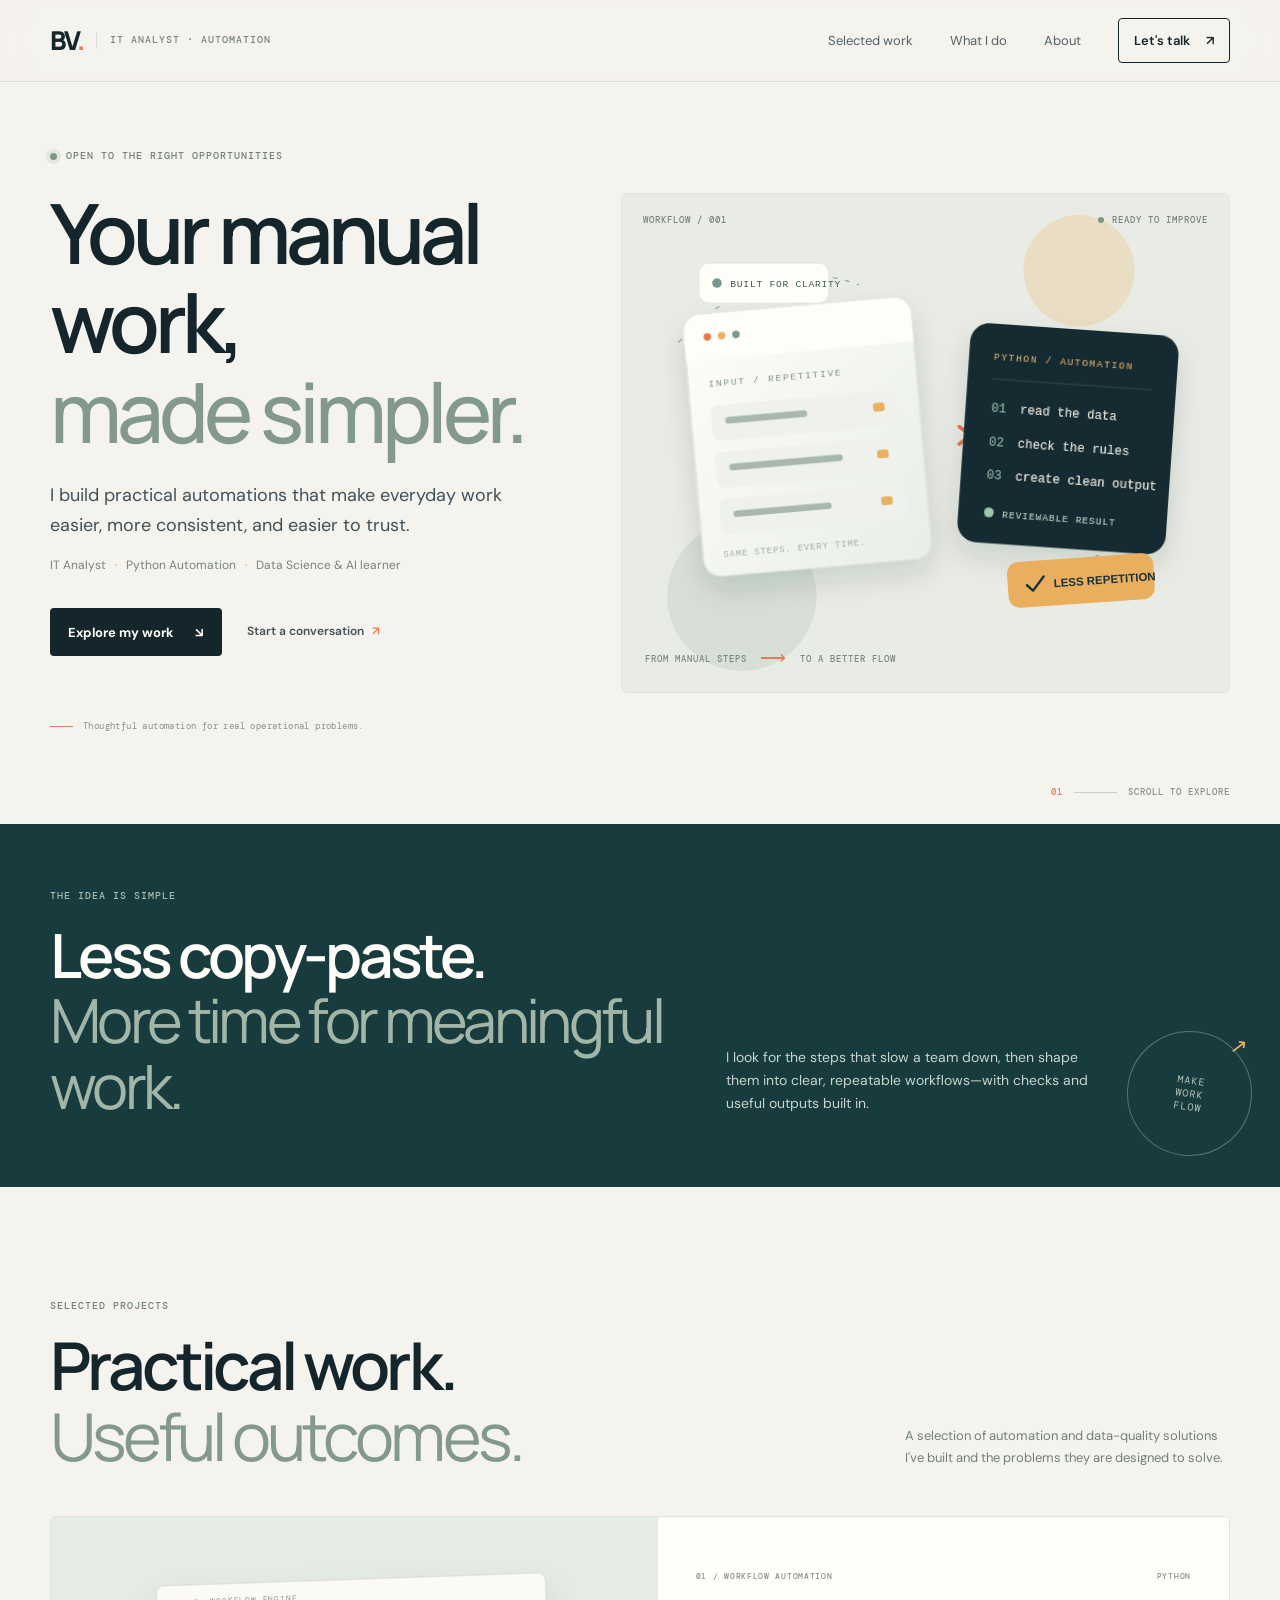
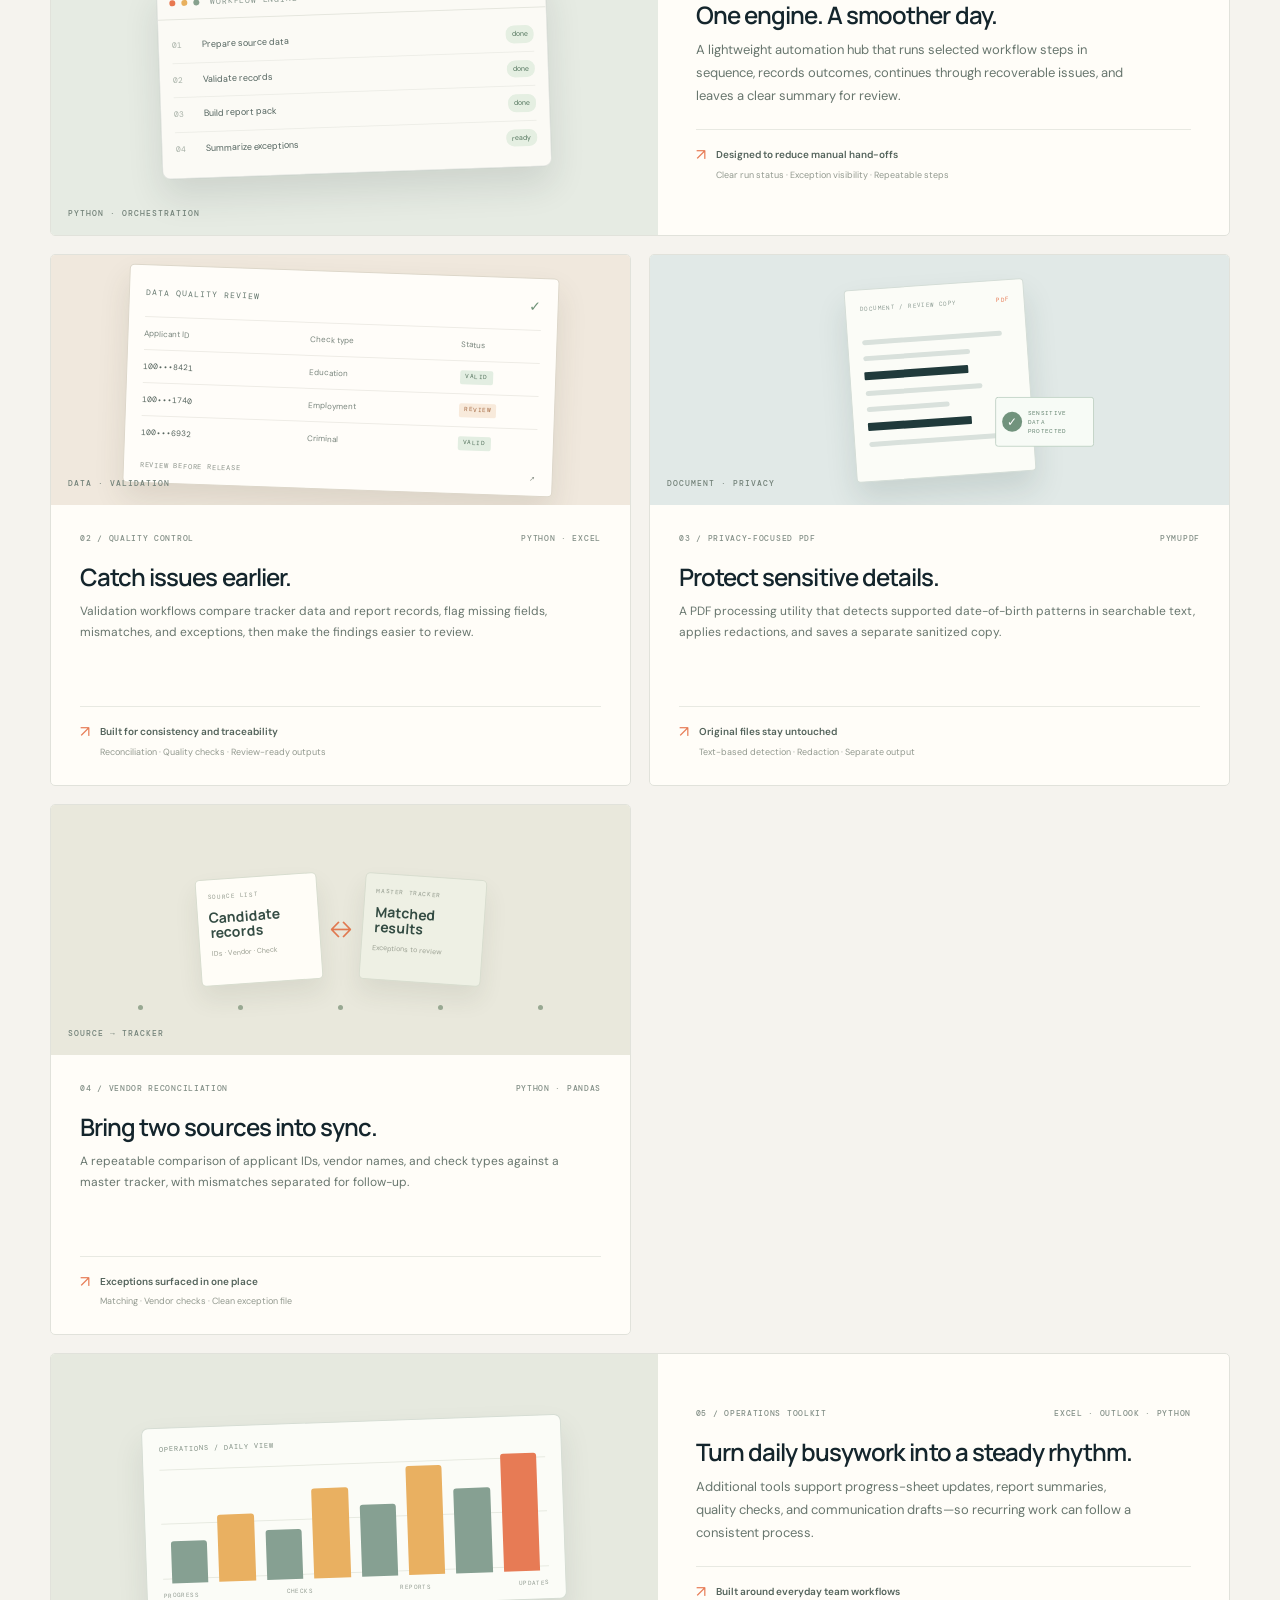
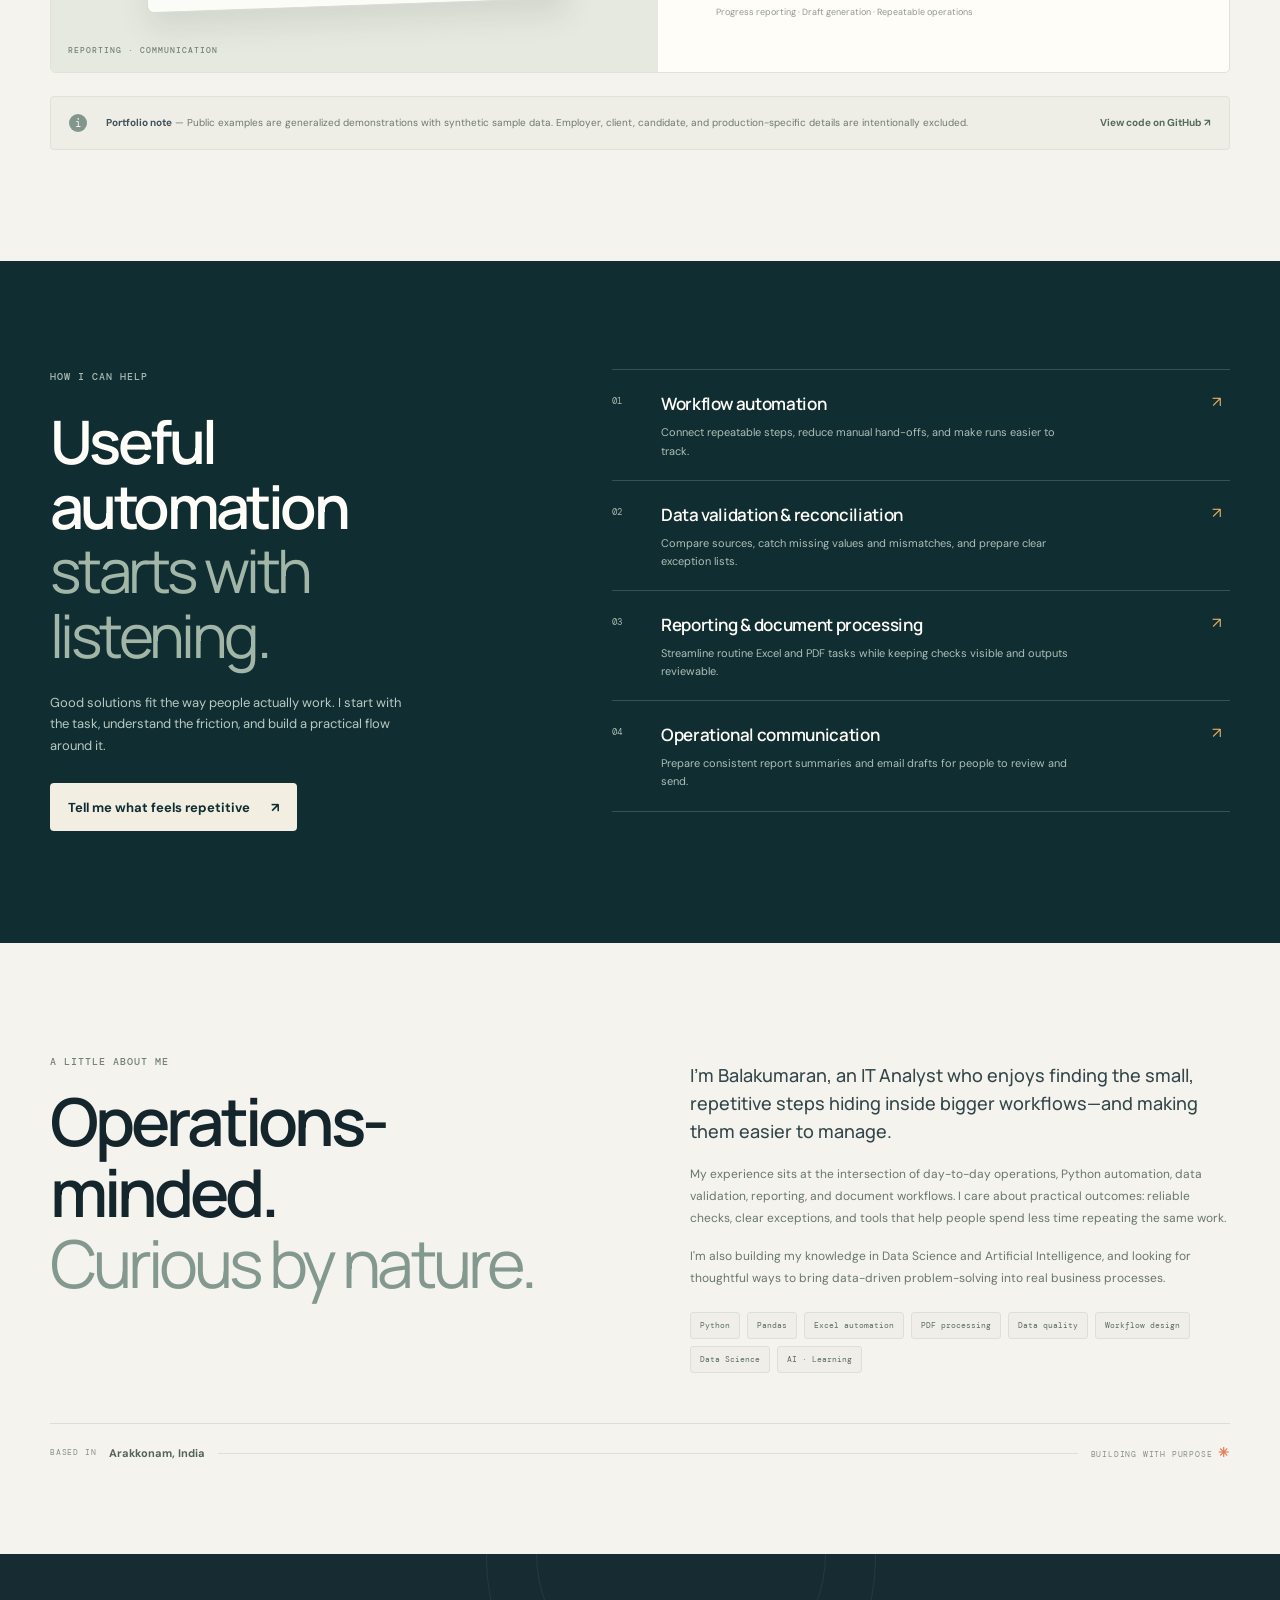
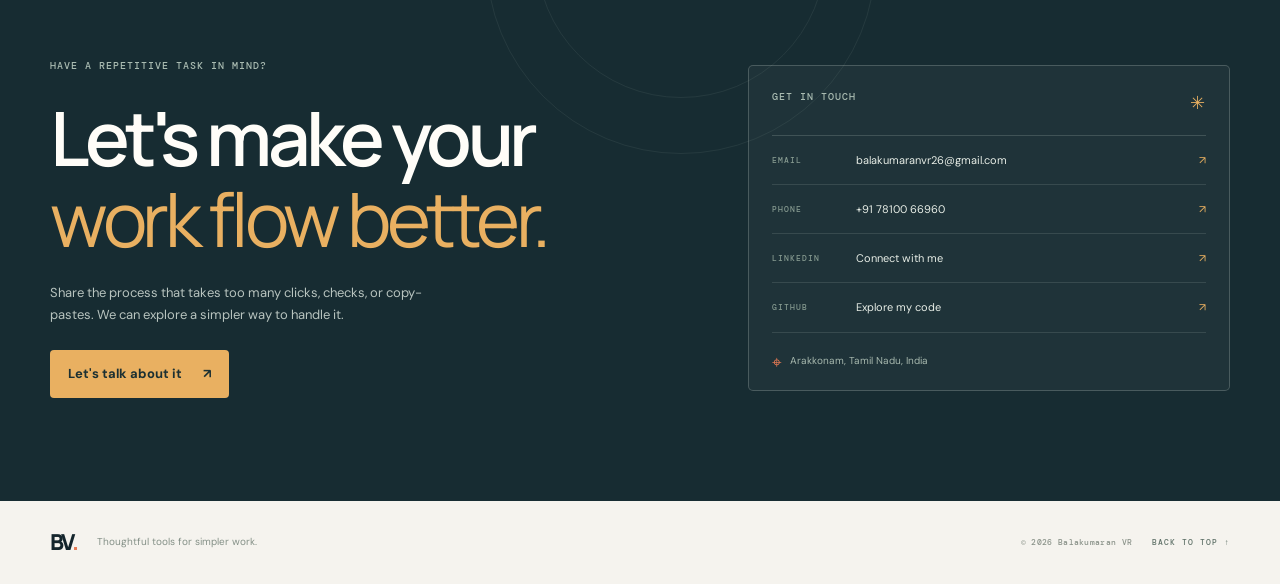
==== website/index.html @ 451dc398 "Automation Website" ====
<!doctype html>
<html lang="en">
<head>
  <meta charset="utf-8">
  <meta name="viewport" content="width=device-width, initial-scale=1">
  <meta name="theme-color" content="#f5f3ee">
  <meta name="description" content="Balakumaran VR is an IT Analyst building practical Python automation, data validation and reporting workflows. Let's make repetitive work simpler.">
  <meta property="og:title" content="Balakumaran VR — Practical Automation, Made Simple">
  <meta property="og:description" content="IT Analyst | Python Automation | Data Science & AI learner">
  <meta property="og:type" content="website">
  <title>Balakumaran VR | Automation that makes work simpler</title>
  <link rel="preconnect" href="https://fonts.googleapis.com">
  <link rel="preconnect" href="https://fonts.gstatic.com" crossorigin>
  <link href="https://fonts.googleapis.com/css2?family=DM+Mono:wght@400;500&family=DM+Sans:wght@400;500;600;700&family=Manrope:wght@400;500;600;700;800&display=swap" rel="stylesheet">
  <link rel="stylesheet" href="styles.css">
</head>
<body>
  <a class="skip-link" href="#main">Skip to content</a>
  <header class="site-header">
    <a class="brand" href="#top" aria-label="Balakumaran VR home"><span class="brand-mark">BV<span>.</span></span><span class="brand-caption">IT ANALYST · AUTOMATION</span></a>
    <button class="menu-toggle" aria-label="Open navigation" aria-expanded="false" aria-controls="site-nav"><span></span><span></span></button>
    <nav id="site-nav" class="site-nav" aria-label="Main navigation">
      <a href="#work">Selected work</a>
      <a href="#approach">What I do</a>
      <a href="#about">About</a>
      <a class="nav-cta" href="#contact">Let's talk <span aria-hidden="true">↗</span></a>
    </nav>
  </header>

  <main id="main">
    <section class="hero section-wrap" id="top">
      <div class="hero-copy">
        <div class="eyebrow"><span class="status-dot"></span> OPEN TO THE RIGHT OPPORTUNITIES</div>
        <h1>Your manual work,<br><span class="headline-accent">made simpler.</span></h1>
        <p class="hero-subtitle">I build practical automations that make everyday work easier, more consistent, and easier to trust.</p>
        <p class="hero-role">IT Analyst <span>·</span> Python Automation <span>·</span> Data Science &amp; AI learner</p>
        <div class="hero-actions">
          <a class="button button-dark" href="#work">Explore my work <span aria-hidden="true">↘</span></a>
          <a class="text-link" href="mailto:balakumaranvr26@gmail.com">Start a conversation <span aria-hidden="true">↗</span></a>
        </div>
        <div class="hero-footnote"><span class="tiny-line"></span> Thoughtful automation for real operational problems.</div>
      </div>

      <div class="hero-art" role="img" aria-label="Illustration of information moving through a Python automation workflow into a clear, checked result">
        <div class="art-topline"><span>WORKFLOW / 001</span><span class="art-live"><i></i> READY TO IMPROVE</span></div>
        <svg class="workflow-svg" viewBox="0 0 620 520" xmlns="http://www.w3.org/2000/svg" aria-hidden="true">
          <defs>
            <linearGradient id="panel" x1="0" y1="0" x2="1" y2="1"><stop stop-color="#fffdf8"/><stop offset="1" stop-color="#e8eee9"/></linearGradient>
            <linearGradient id="flow" x1="0" y1="0" x2="1" y2="0"><stop stop-color="#f4a261"/><stop offset="1" stop-color="#e87850"/></linearGradient>
            <filter id="shadow" x="-30%" y="-30%" width="160%" height="180%"><feDropShadow dx="0" dy="14" stdDeviation="15" flood-color="#10212c" flood-opacity=".14"/></filter>
          </defs>
          <circle cx="470" cy="80" r="58" fill="#e8b05e" opacity=".24"/>
          <circle cx="118" cy="420" r="78" fill="#72968d" opacity=".15"/>
          <path d="M52 155C108 91 186 72 240 95M413 405c50-4 88-29 123-72" fill="none" stroke="#9eb2a9" stroke-width="1.5" stroke-dasharray="5 8"/>
          <g filter="url(#shadow)" transform="rotate(-5 205 248)">
            <rect x="67" y="115" width="238" height="274" rx="18" fill="url(#panel)" stroke="#dce4dd"/>
            <rect x="67" y="115" width="238" height="47" rx="18" fill="#fffdf8"/>
            <path d="M67 145v17h238v-17" fill="#fffdf8"/>
            <circle cx="91" cy="139" r="4" fill="#e87850"/><circle cx="106" cy="139" r="4" fill="#e8b05e"/><circle cx="121" cy="139" r="4" fill="#76978b"/>
            <text x="88" y="191" fill="#789087" font-size="10" font-family="monospace" letter-spacing="1.8">INPUT / REPETITIVE</text>
            <rect x="88" y="211" width="196" height="37" rx="8" fill="#eef1ec"/>
            <rect x="102" y="224" width="86" height="7" rx="3.5" fill="#a9b8af"/><rect x="257" y="223" width="12" height="9" rx="3" fill="#e8b05e"/>
            <rect x="88" y="260" width="196" height="37" rx="8" fill="#eef1ec"/>
            <rect x="102" y="273" width="119" height="7" rx="3.5" fill="#a9b8af"/><rect x="257" y="272" width="12" height="9" rx="3" fill="#e8b05e"/>
            <rect x="88" y="309" width="196" height="37" rx="8" fill="#eef1ec"/>
            <rect x="102" y="322" width="103" height="7" rx="3.5" fill="#a9b8af"/><rect x="257" y="321" width="12" height="9" rx="3" fill="#e8b05e"/>
            <text x="88" y="370" fill="#a1aaa3" font-size="9" font-family="monospace" letter-spacing="1.1">SAME STEPS. EVERY TIME.</text>
          </g>
          <path d="M291 252h66" stroke="url(#flow)" stroke-width="4" stroke-linecap="round"/><path d="m345 243 12 9-12 9" fill="none" stroke="#e87850" stroke-width="4" stroke-linecap="round" stroke-linejoin="round"/>
          <g filter="url(#shadow)" transform="rotate(4 444 248)">
            <rect x="350" y="140" width="218" height="229" rx="20" fill="#142b33"/>
            <text x="376" y="177" fill="#d5aa69" font-size="10" font-family="monospace" letter-spacing="1.7">PYTHON / AUTOMATION</text>
            <rect x="376" y="197" width="166" height="1" fill="#3d5559"/>
            <text x="377" y="232" fill="#8eb2a5" font-size="13" font-family="monospace">01</text><text x="407" y="232" fill="#e8ece3" font-size="13" font-family="monospace">read the data</text>
            <text x="377" y="267" fill="#8eb2a5" font-size="13" font-family="monospace">02</text><text x="407" y="267" fill="#e8ece3" font-size="13" font-family="monospace">check the rules</text>
            <text x="377" y="302" fill="#8eb2a5" font-size="13" font-family="monospace">03</text><text x="407" y="302" fill="#e8ece3" font-size="13" font-family="monospace">create clean output</text>
            <circle cx="382" cy="337" r="5" fill="#9fc6a8"/><text x="396" y="341" fill="#bdd1c6" font-size="10" font-family="monospace" letter-spacing="1">REVIEWABLE RESULT</text>
          </g>
          <g transform="translate(394 385) rotate(-4)"><rect width="153" height="48" rx="12" fill="#e9ae5e"/><path d="M20 25l6 6 12-14" fill="none" stroke="#18333a" stroke-width="2.5" stroke-linecap="round" stroke-linejoin="round"/><text x="48" y="29" fill="#18333a" font-size="12" font-weight="700" font-family="sans-serif">LESS REPETITION</text></g>
          <g transform="translate(73 72)"><rect width="136" height="42" rx="11" fill="#fffdf8" stroke="#e1e4dc"/><circle cx="19" cy="21" r="5" fill="#78998e"/><text x="33" y="25" fill="#3d5955" font-size="10" font-family="monospace" letter-spacing=".8">BUILT FOR CLARITY</text></g>
        </svg>
        <div class="art-caption"><span>FROM MANUAL STEPS</span><span class="caption-arrow">⟶</span><span>TO A BETTER FLOW</span></div>
      </div>
      <div class="hero-index"><span>01</span><span class="index-rule"></span><span>SCROLL TO EXPLORE</span></div>
    </section>

    <section class="intro-band">
      <div class="section-wrap intro-inner">
        <p class="eyebrow light-eyebrow">THE IDEA IS SIMPLE</p>
        <h2>Less copy-paste.<br><span>More time for meaningful work.</span></h2>
        <p>I look for the steps that slow a team down, then shape them into clear, repeatable workflows—with checks and useful outputs built in.</p>
        <div class="band-stamp" aria-hidden="true">MAKE<br>WORK<br>FLOW<span>↗</span></div>
      </div>
    </section>

    <section class="work-section section-wrap" id="work">
      <div class="section-heading">
        <div><p class="eyebrow">SELECTED PROJECTS</p><h2>Practical work.<br><span>Useful outcomes.</span></h2></div>
        <p class="section-side-copy">A selection of automation and data-quality solutions I've built and the problems they are designed to solve.</p>
      </div>
      <div class="project-grid">
        <article class="project-card project-featured">
          <div class="project-art art-orchestrator"><div class="mini-window"><div class="mini-chrome"><i></i><i></i><i></i><span>WORKFLOW ENGINE</span></div><div class="flow-list"><span><b>01</b> Prepare source data <em>done</em></span><span><b>02</b> Validate records <em>done</em></span><span><b>03</b> Build report pack <em>done</em></span><span><b>04</b> Summarize exceptions <em>ready</em></span></div></div><span class="art-tag">PYTHON · ORCHESTRATION</span></div>
          <div class="project-content"><div class="project-meta"><span>01 / WORKFLOW AUTOMATION</span><span>PYTHON</span></div><h3>One engine. A smoother day.</h3><p>A lightweight automation hub that runs selected workflow steps in sequence, records outcomes, continues through recoverable issues, and leaves a clear summary for review.</p><div class="project-result"><span class="result-mark">↗</span><span><strong>Designed to reduce manual hand-offs</strong><small>Clear run status · Exception visibility · Repeatable steps</small></span></div></div>
        </article>

        <article class="project-card">
          <div class="project-art art-quality"><div class="quality-sheet"><div class="sheet-title"><span>DATA QUALITY REVIEW</span><span class="sheet-date">✓</span></div><div class="sheet-row"><span>Applicant ID</span><span>Check type</span><span>Status</span></div><div class="sheet-row"><b>100•••8421</b><span>Education</span><i class="ok-pill">VALID</i></div><div class="sheet-row"><b>100•••1740</b><span>Employment</span><i class="warn-pill">REVIEW</i></div><div class="sheet-row"><b>100•••6932</b><span>Criminal</span><i class="ok-pill">VALID</i></div><div class="sheet-footer"><span>REVIEW BEFORE RELEASE</span><span>↗</span></div></div><span class="art-tag">DATA · VALIDATION</span></div>
          <div class="project-content"><div class="project-meta"><span>02 / QUALITY CONTROL</span><span>PYTHON · EXCEL</span></div><h3>Catch issues earlier.</h3><p>Validation workflows compare tracker data and report records, flag missing fields, mismatches, and exceptions, then make the findings easier to review.</p><div class="project-result"><span class="result-mark">↗</span><span><strong>Built for consistency and traceability</strong><small>Reconciliation · Quality checks · Review-ready outputs</small></span></div></div>
        </article>

        <article class="project-card">
          <div class="project-art art-privacy"><div class="doc-card"><div class="doc-top"><span>DOCUMENT / REVIEW COPY</span><span>PDF</span></div><div class="doc-lines"><i></i><i></i><i class="redacted"></i><i></i><i class="short"></i><i class="redacted"></i><i></i></div><div class="doc-seal"><span>✓</span> SENSITIVE DATA<br>PROTECTED</div></div><span class="art-tag">DOCUMENT · PRIVACY</span></div>
          <div class="project-content"><div class="project-meta"><span>03 / PRIVACY-FOCUSED PDF</span><span>PYMUPDF</span></div><h3>Protect sensitive details.</h3><p>A PDF processing utility that detects supported date-of-birth patterns in searchable text, applies redactions, and saves a separate sanitized copy.</p><div class="project-result"><span class="result-mark">↗</span><span><strong>Original files stay untouched</strong><small>Text-based detection · Redaction · Separate output</small></span></div></div>
        </article>

        <article class="project-card">
          <div class="project-art art-reconcile"><div class="reconcile-cards"><div class="reconcile-card"><small>SOURCE LIST</small><strong>Candidate<br>records</strong><span>IDs · Vendor · Check</span></div><div class="reconcile-join">↔</div><div class="reconcile-card reconcile-result"><small>MASTER TRACKER</small><strong>Matched<br>results</strong><span>Exceptions to review</span></div></div><div class="reconcile-path"><span></span><span></span><span></span><span></span><span></span></div><span class="art-tag">SOURCE → TRACKER</span></div>
          <div class="project-content"><div class="project-meta"><span>04 / VENDOR RECONCILIATION</span><span>PYTHON · PANDAS</span></div><h3>Bring two sources into sync.</h3><p>A repeatable comparison of applicant IDs, vendor names, and check types against a master tracker, with mismatches separated for follow-up.</p><div class="project-result"><span class="result-mark">↗</span><span><strong>Exceptions surfaced in one place</strong><small>Matching · Vendor checks · Clean exception file</small></span></div></div>
        </article>

        <article class="project-card project-wide">
          <div class="project-art art-ops"><div class="ops-chart"><div class="chart-label">OPERATIONS / DAILY VIEW</div><div class="chart-main"><div class="chart-bars"><i style="--h:35%"></i><i style="--h:56%"></i><i style="--h:42%"></i><i style="--h:76%"></i><i style="--h:61%"></i><i style="--h:92%"></i><i style="--h:72%"></i><i style="--h:100%"></i></div><div class="chart-lines"><i></i><i></i><i></i></div></div><div class="chart-bottom"><span>PROGRESS</span><span>CHECKS</span><span>REPORTS</span><span>UPDATES</span></div></div><span class="art-tag">REPORTING · COMMUNICATION</span></div>
          <div class="project-content"><div class="project-meta"><span>05 / OPERATIONS TOOLKIT</span><span>EXCEL · OUTLOOK · PYTHON</span></div><h3>Turn daily busywork into a steady rhythm.</h3><p>Additional tools support progress-sheet updates, report summaries, quality checks, and communication drafts—so recurring work can follow a consistent process.</p><div class="project-result"><span class="result-mark">↗</span><span><strong>Built around everyday team workflows</strong><small>Progress reporting · Draft generation · Repeatable operations</small></span></div></div>
        </article>
      </div>
      <div class="portfolio-note"><span class="note-icon">i</span><p><strong>Portfolio note</strong> — Public examples are generalized demonstrations with synthetic sample data. Employer, client, candidate, and production-specific details are intentionally excluded.</p><a href="https://github.com/Balakumaran-VR-2606/python-automation-portfolio" target="_blank" rel="noreferrer">View code on GitHub ↗</a></div>
    </section>

    <section class="approach-section" id="approach">
      <div class="section-wrap approach-inner">
        <div class="approach-heading"><p class="eyebrow light-eyebrow">HOW I CAN HELP</p><h2>Useful automation<br><span>starts with listening.</span></h2><p>Good solutions fit the way people actually work. I start with the task, understand the friction, and build a practical flow around it.</p><a class="button button-light" href="#contact">Tell me what feels repetitive <span>↗</span></a></div>
        <div class="capability-list">
          <article><span class="cap-number">01</span><div><h3>Workflow automation</h3><p>Connect repeatable steps, reduce manual hand-offs, and make runs easier to track.</p></div><span class="cap-symbol">↗</span></article>
          <article><span class="cap-number">02</span><div><h3>Data validation &amp; reconciliation</h3><p>Compare sources, catch missing values and mismatches, and prepare clear exception lists.</p></div><span class="cap-symbol">↗</span></article>
          <article><span class="cap-number">03</span><div><h3>Reporting &amp; document processing</h3><p>Streamline routine Excel and PDF tasks while keeping checks visible and outputs reviewable.</p></div><span class="cap-symbol">↗</span></article>
          <article><span class="cap-number">04</span><div><h3>Operational communication</h3><p>Prepare consistent report summaries and email drafts for people to review and send.</p></div><span class="cap-symbol">↗</span></article>
        </div>
      </div>
    </section>

    <section class="about-section section-wrap" id="about">
      <div class="about-title"><p class="eyebrow">A LITTLE ABOUT ME</p><h2>Operations-minded.<br><span>Curious by nature.</span></h2></div>
      <div class="about-copy"><p class="about-lead">I'm Balakumaran, an IT Analyst who enjoys finding the small, repetitive steps hiding inside bigger workflows—and making them easier to manage.</p><p>My experience sits at the intersection of day-to-day operations, Python automation, data validation, reporting, and document workflows. I care about practical outcomes: reliable checks, clear exceptions, and tools that help people spend less time repeating the same work.</p><p>I'm also building my knowledge in Data Science and Artificial Intelligence, and looking for thoughtful ways to bring data-driven problem-solving into real business processes.</p><div class="skill-chips"><span>Python</span><span>Pandas</span><span>Excel automation</span><span>PDF processing</span><span>Data quality</span><span>Workflow design</span><span>Data Science</span><span>AI · Learning</span></div></div>
      <div class="about-signature"><span>BASED IN</span><strong>Arakkonam, India</strong><span class="signature-line"></span><span>BUILDING WITH PURPOSE <b>✳</b></span></div>
    </section>

    <section class="contact-section" id="contact">
      <div class="section-wrap contact-inner">
        <div class="contact-copy"><p class="eyebrow light-eyebrow">HAVE A REPETITIVE TASK IN MIND?</p><h2>Let's make your<br><span>work flow better.</span></h2><p>Share the process that takes too many clicks, checks, or copy-pastes. We can explore a simpler way to handle it.</p><a class="button button-orange" href="mailto:balakumaranvr26@gmail.com?subject=Let's%20simplify%20a%20workflow">Let's talk about it <span>↗</span></a></div>
        <div class="contact-card"><div class="contact-card-top"><span>GET IN TOUCH</span><span class="contact-star">✳</span></div><a href="mailto:balakumaranvr26@gmail.com"><span class="contact-label">EMAIL</span><span>balakumaranvr26@gmail.com <b>↗</b></span></a><a href="tel:+917810066960"><span class="contact-label">PHONE</span><span>+91 78100 66960 <b>↗</b></span></a><a href="https://www.linkedin.com/in/balakumaran-vr-367a93279" target="_blank" rel="noreferrer"><span class="contact-label">LINKEDIN</span><span>Connect with me <b>↗</b></span></a><a href="https://github.com/Balakumaran-VR-2606" target="_blank" rel="noreferrer"><span class="contact-label">GITHUB</span><span>Explore my code <b>↗</b></span></a><div class="contact-location"><span class="location-pin">⌖</span> Arakkonam, Tamil Nadu, India</div></div>
      </div>
      <div class="contact-orbit orbit-one"></div><div class="contact-orbit orbit-two"></div>
    </section>
  </main>

  <footer class="site-footer section-wrap"><a class="brand footer-brand" href="#top"><span class="brand-mark">BV<span>.</span></span></a><p>Thoughtful tools for simpler work.</p><span>© <span id="year">2026</span> Balakumaran VR</span><a class="back-top" href="#top">BACK TO TOP ↑</a></footer>
  <script src="script.js"></script>
</body>
</html>
---- website/styles.css ----
:root {
  --paper: #f5f3ee;
  --paper-deep: #ece9e1;
  --ink: #14252c;
  --ink-soft: #405158;
  --muted: #77837e;
  --line: #dcded6;
  --forest: #183c3e;
  --forest-deep: #102d32;
  --orange: #e77b55;
  --gold: #e9b061;
  --sage: #a4b8a9;
  --white: #fffdf8;
  --mono: "DM Mono", "Courier New", monospace;
  --sans: "DM Sans", Arial, sans-serif;
  --display: "Manrope", var(--sans);
  --page-width: 1180px;
}

* { box-sizing: border-box; }
html { scroll-behavior: smooth; scroll-padding-top: 86px; }
body { margin: 0; color: var(--ink); background: var(--paper); font-family: var(--sans); font-size: 16px; line-height: 1.65; -webkit-font-smoothing: antialiased; }
a { color: inherit; }
button, a { -webkit-tap-highlight-color: transparent; }
::selection { color: var(--white); background: var(--forest); }
.section-wrap { width: min(var(--page-width), calc(100% - 72px)); margin-inline: auto; }
.skip-link { position: fixed; z-index: 99; top: 12px; left: 12px; padding: 9px 13px; transform: translateY(-150%); color: var(--white); background: var(--ink); }
.skip-link:focus { transform: none; }

.site-header { position: sticky; z-index: 20; top: 0; display: flex; min-height: 82px; align-items: center; justify-content: space-between; padding: 0 max(36px, calc((100vw - var(--page-width)) / 2)); border-bottom: 1px solid rgba(20, 37, 44, .1); background: rgba(245, 243, 238, .93); backdrop-filter: blur(16px); }
.brand { display: inline-flex; align-items: center; gap: 13px; text-decoration: none; }
.brand-mark { font-family: var(--display); font-size: 26px; font-weight: 800; letter-spacing: -2px; }
.brand-mark span { color: var(--orange); }
.brand-caption, .eyebrow, .project-meta, .art-topline, .art-caption, .art-tag, .hero-index, .contact-label, .contact-card-top, .site-footer > span, .back-top { font-family: var(--mono); font-size: 10px; font-weight: 500; letter-spacing: 1px; }
.brand-caption { padding-left: 13px; border-left: 1px solid var(--line); color: var(--muted); }
.site-nav { display: flex; align-items: center; gap: 37px; }
.site-nav > a { color: #536067; font-size: 13px; text-decoration: none; transition: color .2s ease; }
.site-nav > a:hover, .text-link:hover { color: var(--orange); }
.site-nav .nav-cta { display: inline-flex; align-items: center; gap: 16px; padding: 11px 15px; border: 1px solid var(--ink); border-radius: 4px; color: var(--ink); font-weight: 600; }
.site-nav .nav-cta:hover { color: var(--white); background: var(--ink); }
.menu-toggle { display: none; }

.hero { position: relative; display: grid; min-height: 675px; grid-template-columns: .94fr 1.06fr; align-items: center; gap: 30px; padding-top: 66px; padding-bottom: 86px; }
.hero-copy { position: relative; z-index: 1; padding-bottom: 4px; }
.eyebrow { display: flex; align-items: center; gap: 9px; margin: 0 0 23px; color: #718078; }
.status-dot, .art-live i { width: 7px; height: 7px; border-radius: 50%; background: #789b81; box-shadow: 0 0 0 4px rgba(120, 155, 129, .13); }
.hero h1, .section-heading h2, .intro-inner h2, .approach-heading h2, .about-title h2, .contact-copy h2 { margin: 0; font-family: var(--display); font-weight: 600; letter-spacing: -.06em; line-height: 1.08; }
.hero h1 { font-size: clamp(54px, 6.5vw, 84px); }
.headline-accent { color: #839990; font-weight: 500; }
.hero-subtitle { max-width: 470px; margin: 24px 0 16px; color: var(--ink-soft); font-size: 18px; line-height: 1.65; }
.hero-role { margin: 0; color: var(--muted); font-size: 12px; }
.hero-role span { padding: 0 6px; color: var(--orange); }
.hero-actions { display: flex; align-items: center; gap: 25px; margin-top: 32px; }
.button { display: inline-flex; min-height: 48px; align-items: center; justify-content: center; gap: 21px; padding: 0 18px; border-radius: 4px; font-size: 13px; font-weight: 700; text-decoration: none; transition: transform .2s ease, background .2s ease, color .2s ease; }
.button:hover { transform: translateY(-2px); }
.button-dark { color: var(--white); background: var(--ink); }
.button-dark:hover { background: var(--forest); }
.text-link { color: #43535a; font-size: 12px; font-weight: 600; text-decoration: none; }
.text-link span { padding-left: 5px; color: var(--orange); }
.hero-footnote { display: flex; align-items: center; gap: 10px; margin-top: 63px; color: #8b9189; font-family: var(--mono); font-size: 9px; letter-spacing: .4px; }
.tiny-line { width: 23px; height: 1px; background: var(--orange); }
.hero-art { position: relative; min-height: 500px; overflow: hidden; border: 1px solid #e2e3db; border-radius: 6px; background: #e9ece4; }
.art-topline { position: absolute; z-index: 2; top: 19px; right: 21px; left: 21px; display: flex; justify-content: space-between; color: #78857e; font-size: 9px; }
.art-live { display: inline-flex; align-items: center; gap: 8px; }
.art-live i { width: 6px; height: 6px; box-shadow: none; }
.workflow-svg { position: absolute; inset: 0; width: 100%; height: 100%; }
.art-caption { position: absolute; right: 23px; bottom: 18px; left: 23px; display: flex; align-items: center; gap: 13px; color: #7a8980; font-size: 9px; }
.caption-arrow { color: var(--orange); font-size: 18px; }
.hero-index { position: absolute; right: 0; bottom: 24px; display: flex; align-items: center; gap: 11px; color: #86918c; font-size: 9px; }
.hero-index > span:first-child { color: var(--orange); }
.index-rule { width: 43px; height: 1px; background: #c9cec6; }

.intro-band { position: relative; overflow: hidden; color: var(--white); background: var(--forest); }
.intro-inner { position: relative; display: grid; min-height: 355px; grid-template-columns: 1.1fr .9fr; align-content: center; column-gap: 60px; padding-top: 64px; padding-bottom: 68px; }
.light-eyebrow { color: #a9bbb1; }
.intro-inner .eyebrow { grid-column: 1 / -1; margin-bottom: 17px; }
.intro-inner h2 { grid-column: 1; font-size: clamp(41px, 5vw, 61px); }
.intro-inner h2 span, .section-heading h2 span, .approach-heading h2 span, .about-title h2 span { color: #a2b6a8; font-weight: 400; }
.intro-inner > p:last-of-type { max-width: 380px; align-self: end; margin: 0 34px 4px 0; color: #c7d3cc; font-size: 14px; }
.band-stamp { position: absolute; right: -22px; bottom: 31px; display: grid; width: 125px; height: 125px; align-content: center; justify-content: center; transform: rotate(8deg); border: 1px solid rgba(230, 237, 228, .3); border-radius: 50%; color: #b5c4b9; font-family: var(--mono); font-size: 10px; line-height: 1.3; letter-spacing: 1px; }
.band-stamp span { position: absolute; top: -5px; right: 9px; color: var(--gold); font-size: 21px; }

.work-section { padding-top: 111px; padding-bottom: 111px; }
.section-heading { display: flex; align-items: end; justify-content: space-between; gap: 30px; margin-bottom: 44px; }
.section-heading .eyebrow, .about-title .eyebrow { margin-bottom: 15px; }
.section-heading h2, .about-title h2 { font-size: clamp(43px, 5.5vw, 66px); }
.section-heading h2 span, .about-title h2 span { color: #839990; }
.section-side-copy { max-width: 325px; margin: 0 0 4px; color: #718078; font-size: 13px; }
.project-grid { display: grid; grid-template-columns: repeat(2, minmax(0, 1fr)); gap: 18px; }
.project-card { overflow: hidden; border: 1px solid #e1e2db; border-radius: 5px; background: var(--white); }
.project-featured { grid-column: 1 / -1; display: grid; grid-template-columns: 1.03fr .97fr; }
.project-wide { grid-column: 1 / -1; display: grid; grid-template-columns: 1.03fr .97fr; }
.project-art { position: relative; display: grid; min-height: 250px; overflow: hidden; place-items: center; }
.project-featured .project-art, .project-wide .project-art { min-height: 318px; }
.art-orchestrator { background: #e6ebe3; }
.art-quality { background: #f0e8dd; }
.art-privacy { background: #e1e9e7; }
.art-reconcile { background: #e9e8dc; }
.art-ops { background: #e6e9df; }
.art-tag { position: absolute; bottom: 15px; left: 17px; color: #738279; font-size: 8px; }
.mini-window { width: min(85%, 390px); overflow: hidden; transform: rotate(-2deg); border: 1px solid rgba(28, 58, 58, .12); border-radius: 8px; background: #fbfaf5; box-shadow: 0 18px 35px rgba(34, 53, 47, .12); }
.mini-chrome { display: flex; height: 34px; align-items: center; gap: 6px; padding: 0 12px; border-bottom: 1px solid #e5e6de; color: #86958c; font-family: var(--mono); font-size: 8px; letter-spacing: .8px; }
.mini-chrome i { width: 6px; height: 6px; border-radius: 50%; background: #e87850; }
.mini-chrome i:nth-child(2) { background: #e8b05e; }.mini-chrome i:nth-child(3) { background: #87a18e; }.mini-chrome span { margin-left: 5px; }
.flow-list { padding: 9px 13px 12px; }
.flow-list > span { display: grid; grid-template-columns: 30px 1fr auto; align-items: center; padding: 8px 0; border-bottom: 1px solid #eeeee8; color: #52635e; font-size: 9px; }
.flow-list > span:last-child { border: 0; }
.flow-list b { color: #a6b0a6; font-family: var(--mono); font-size: 8px; font-weight: 400; }
.flow-list em { padding: 3px 6px; border-radius: 8px; color: #53755d; background: #e5efe2; font-size: 7px; font-style: normal; }
.quality-sheet { width: 85%; max-width: 430px; padding: 16px 16px 11px; transform: rotate(2deg); border: 1px solid #ddd7ca; border-radius: 5px; background: #fffdf9; box-shadow: 0 15px 30px rgba(78, 64, 42, .12); }
.sheet-title, .sheet-row, .sheet-footer { display: grid; grid-template-columns: 1.1fr 1fr .55fr; align-items: center; gap: 8px; }
.sheet-title { display: flex; justify-content: space-between; padding-bottom: 12px; color: #62756c; font-family: var(--mono); font-size: 8px; letter-spacing: 1px; }
.sheet-date { color: #6e9277; font-size: 14px; }
.sheet-row { min-height: 33px; border-top: 1px solid #eeece6; color: #79857d; font-size: 8px; }
.sheet-row:first-of-type { color: #a3a59e; font-family: var(--mono); font-size: 7px; }
.sheet-row b { color: #57665f; font-family: var(--mono); font-size: 8px; font-weight: 400; }
.sheet-row i { justify-self: start; padding: 2px 5px; border-radius: 2px; font-family: var(--mono); font-size: 6px; font-style: normal; letter-spacing: .5px; }
.ok-pill { color: #52705b; background: #e3eee2; }.warn-pill { color: #a36841; background: #f8eadb; }
.sheet-footer { display: flex; justify-content: space-between; padding-top: 11px; color: #8b938a; font-family: var(--mono); font-size: 7px; letter-spacing: .8px; }
.doc-card { position: relative; width: 46%; max-width: 180px; min-height: 193px; padding: 15px 14px; transform: rotate(-4deg); border: 1px solid #d4ddd7; border-radius: 4px; background: #fbfcf7; box-shadow: 0 17px 30px rgba(32, 62, 55, .13); }
.doc-top { display: flex; justify-content: space-between; color: #8d9c94; font-family: var(--mono); font-size: 6px; letter-spacing: .4px; }
.doc-top span:last-child { color: var(--orange); }
.doc-lines { display: grid; gap: 11px; margin-top: 25px; }
.doc-lines i { display: block; width: 93%; height: 5px; border-radius: 3px; background: #d9e1dc; }
.doc-lines i:nth-child(2) { width: 71%; }.doc-lines i:nth-child(4) { width: 78%; }.doc-lines i.short { width: 55%; }
.doc-lines i.redacted { width: 69%; height: 8px; border-radius: 1px; background: #203a3b; }
.doc-seal { position: absolute; right: -62px; bottom: 22px; display: flex; width: 99px; height: 50px; align-items: center; gap: 6px; padding: 6px; transform: rotate(4deg); border: 1px solid #bfd1c4; border-radius: 3px; color: #658471; background: #f7fbf6; font-family: var(--mono); font-size: 6px; line-height: 1.5; letter-spacing: .3px; }
.doc-seal span { display: grid; width: 20px; height: 20px; place-items: center; border-radius: 50%; color: #fff; background: #71937d; font-size: 12px; }
.reconcile-cards { display: flex; align-items: center; gap: 10px; }
.reconcile-card { display: grid; width: 122px; min-height: 107px; align-content: start; gap: 7px; padding: 13px 11px; transform: rotate(-4deg); border: 1px solid #d8ddcf; border-radius: 5px; background: #fffdf7; box-shadow: 0 13px 25px rgba(52, 61, 41, .09); }
.reconcile-card small { color: #90988b; font-family: var(--mono); font-size: 6px; letter-spacing: .6px; }
.reconcile-card strong { color: #344c43; font-family: var(--display); font-size: 14px; line-height: 1.1; }
.reconcile-card > span { color: #9a9f92; font-size: 7px; }
.reconcile-join { color: #e27950; font-size: 22px; }
.reconcile-result { transform: rotate(4deg); background: #eef0e4; }
.reconcile-path { position: absolute; right: 15%; bottom: 45px; left: 15%; display: flex; justify-content: space-between; }
.reconcile-path span { width: 5px; height: 5px; border-radius: 50%; background: #98a892; }
.ops-chart { width: 79%; max-width: 420px; padding: 15px 16px 11px; transform: rotate(-2deg); border: 1px solid #d6ddd4; border-radius: 7px; background: #fbfcf7; box-shadow: 0 16px 30px rgba(38, 58, 50, .1); }
.chart-label { color: #7e8d81; font-family: var(--mono); font-size: 7px; letter-spacing: 1px; }
.chart-main { position: relative; height: 118px; margin-top: 10px; }
.chart-lines { position: absolute; inset: 4px 0; display: flex; flex-direction: column; justify-content: space-between; }
.chart-lines i { height: 1px; background: #e7eae1; }
.chart-bars { position: absolute; z-index: 1; inset: 0 9px; display: flex; align-items: end; justify-content: space-between; gap: 11px; }
.chart-bars i { flex: 1; height: var(--h); border-radius: 3px 3px 0 0; background: #86a092; }
.chart-bars i:nth-child(2n) { background: #e9b061; }.chart-bars i:last-child { background: #e77b55; }
.chart-bottom { display: flex; justify-content: space-between; margin-top: 8px; color: #919b91; font-family: var(--mono); font-size: 6px; letter-spacing: .4px; }
.project-content { padding: 27px 29px 25px; }
.project-featured .project-content, .project-wide .project-content { display: flex; flex-direction: column; justify-content: center; padding: 36px 38px; }
.project-meta { display: flex; justify-content: space-between; gap: 12px; color: #849088; font-size: 8px; letter-spacing: .7px; }
.project-content h3 { margin: 17px 0 9px; font-family: var(--display); font-size: 24px; font-weight: 600; letter-spacing: -.04em; line-height: 1.25; }
.project-content > p { min-height: 83px; margin: 0; color: #68766e; font-size: 12px; line-height: 1.75; }
.project-featured .project-content > p, .project-wide .project-content > p { min-height: 0; max-width: 445px; font-size: 13px; }
.project-result { display: flex; align-items: flex-start; gap: 10px; margin-top: 22px; padding-top: 17px; border-top: 1px solid #e8e9e2; }
.result-mark { color: var(--orange); font-size: 16px; line-height: 1; }
.project-result strong, .project-result small { display: block; }
.project-result strong { color: #53635b; font-size: 10px; font-weight: 600; }
.project-result small { margin-top: 4px; color: #92998f; font-size: 9px; }
.portfolio-note { display: grid; grid-template-columns: 27px 1fr auto; align-items: center; gap: 10px; margin-top: 23px; padding: 17px 18px; border: 1px solid #e0e1d8; border-radius: 4px; color: #6e7972; background: #eeede6; }
.note-icon { display: grid; width: 18px; height: 18px; place-items: center; border-radius: 50%; color: #f5f3ee; background: #82968d; font-family: var(--mono); font-size: 11px; }
.portfolio-note p { margin: 0; font-size: 10px; }
.portfolio-note p strong { color: var(--ink-soft); }
.portfolio-note a { color: #526b5e; font-size: 10px; font-weight: 700; text-decoration: none; }
.portfolio-note a:hover { color: var(--orange); }

.approach-section { overflow: hidden; color: var(--white); background: var(--forest-deep); }
.approach-inner { display: grid; grid-template-columns: .85fr 1.15fr; gap: 105px; padding-top: 108px; padding-bottom: 112px; }
.approach-heading h2 { font-size: clamp(43px, 5vw, 60px); }
.approach-heading > p:not(.eyebrow) { max-width: 365px; margin: 24px 0 27px; color: #b9c9c1; font-size: 13px; }
.button-light { color: var(--forest-deep); background: #f2eee2; }
.button-light:hover { background: var(--gold); }
.capability-list article { display: grid; grid-template-columns: 35px 1fr 18px; align-items: start; gap: 14px; padding: 20px 0; border-top: 1px solid rgba(217, 231, 221, .2); }
.capability-list article:last-child { border-bottom: 1px solid rgba(217, 231, 221, .2); }
.cap-number { padding-top: 4px; color: #a8b9ac; font-family: var(--mono); font-size: 9px; }
.capability-list h3 { margin: 0 0 5px; font-family: var(--display); font-size: 17px; font-weight: 600; letter-spacing: -.02em; }
.capability-list p { max-width: 415px; margin: 0; color: #aebfb6; font-size: 11px; }
.cap-symbol { color: var(--gold); font-size: 15px; }

.about-section { display: grid; grid-template-columns: 1fr 1fr; gap: 35px 100px; padding-top: 111px; padding-bottom: 90px; }
.about-title { align-self: start; }
.about-copy { padding-top: 8px; }
.about-copy p { margin: 0 0 15px; color: #68766e; font-size: 12px; line-height: 1.85; }
.about-copy .about-lead { margin-bottom: 17px; color: #34474a; font-family: var(--display); font-size: 18px; font-weight: 500; line-height: 1.55; }
.skill-chips { display: flex; flex-wrap: wrap; gap: 7px; margin-top: 23px; }
.skill-chips span { padding: 6px 9px; border: 1px solid #dce0d7; border-radius: 3px; color: #5c6e64; background: #efeee8; font-family: var(--mono); font-size: 8px; }
.about-signature { display: flex; grid-column: 1 / -1; align-items: center; gap: 13px; margin-top: 15px; padding-top: 18px; border-top: 1px solid var(--line); color: #889188; font-family: var(--mono); font-size: 8px; letter-spacing: .8px; }
.about-signature strong { color: #53645b; font-family: var(--sans); font-size: 11px; letter-spacing: 0; }
.signature-line { flex: 1; height: 1px; background: #dfe1d9; }
.about-signature b { color: var(--orange); font-size: 13px; }

.contact-section { position: relative; overflow: hidden; color: var(--white); background: #172c32; }
.contact-inner { position: relative; z-index: 1; display: grid; grid-template-columns: 1fr .8fr; align-items: center; gap: 95px; padding-top: 104px; padding-bottom: 103px; }
.contact-copy h2 { font-size: clamp(51px, 6vw, 75px); }
.contact-copy h2 span { color: var(--gold); font-weight: 400; }
.contact-copy > p:not(.eyebrow) { max-width: 390px; margin: 23px 0 25px; color: #b8c4bf; font-size: 13px; }
.button-orange { color: #1c3032; background: var(--gold); }
.button-orange:hover { background: #f3c27b; }
.contact-card { padding: 23px 23px 14px; border: 1px solid rgba(231, 239, 230, .21); border-radius: 5px; background: rgba(255, 255, 255, .035); }
.contact-card-top { display: flex; justify-content: space-between; padding-bottom: 16px; border-bottom: 1px solid rgba(231, 239, 230, .17); color: #a9bbb1; }
.contact-star { color: var(--gold); font-size: 18px; }
.contact-card > a { display: grid; grid-template-columns: 74px 1fr; gap: 10px; padding: 15px 0; border-bottom: 1px solid rgba(231, 239, 230, .12); text-decoration: none; }
.contact-label { padding-top: 3px; color: #879b91; font-size: 8px; }
.contact-card > a > span:last-child { color: #e8eee7; font-size: 11px; }
.contact-card > a b { float: right; color: var(--gold); font-weight: 400; }
.contact-card > a:hover > span:last-child { color: var(--gold); }
.contact-location { display: flex; align-items: center; gap: 8px; padding-top: 15px; color: #a8b9af; font-size: 10px; }
.location-pin { color: var(--orange); font-size: 17px; }
.contact-orbit { position: absolute; width: 390px; height: 390px; border: 1px solid rgba(220, 231, 221, .07); border-radius: 50%; }
.orbit-one { top: -190px; left: 38%; }.orbit-two { top: -146px; left: calc(38% + 50px); width: 290px; height: 290px; }
.site-footer { display: grid; min-height: 83px; grid-template-columns: auto 1fr auto auto; align-items: center; gap: 20px; }
.footer-brand .brand-mark { font-size: 22px; }
.site-footer p { margin: 0; color: #849087; font-size: 10px; }
.site-footer > span { color: #8a9289; font-size: 8px; letter-spacing: .3px; }
.back-top { color: #607269; font-size: 8px; text-decoration: none; }
.back-top:hover { color: var(--orange); }

@media (prefers-reduced-motion: no-preference) {
  .hero-copy, .hero-art, .section-heading, .project-card, .approach-heading, .capability-list article, .about-copy, .contact-copy, .contact-card { animation: rise-in .75s both; }
  .hero-art { animation-delay: .12s; }.project-card:nth-child(2) { animation-delay: .06s; }.project-card:nth-child(3) { animation-delay: .12s; }.project-card:nth-child(4) { animation-delay: .18s; }
  @keyframes rise-in { from { opacity: .2; transform: translateY(14px); } to { opacity: 1; transform: translateY(0); } }
}

@media (max-width: 950px) {
  .section-wrap { width: min(var(--page-width), calc(100% - 48px)); }
  .site-header { padding-inline: 24px; }
  .hero { min-height: 590px; grid-template-columns: .94fr 1.06fr; gap: 12px; }
  .hero-art { min-height: 420px; }
  .hero h1 { font-size: clamp(51px, 7vw, 68px); }
  .hero-subtitle { font-size: 16px; }
  .workflow-svg { transform: scale(1.1); }
  .project-content { padding: 23px 22px; }
  .project-featured .project-content, .project-wide .project-content { padding: 28px; }
  .project-content h3 { font-size: 21px; }
  .approach-inner { gap: 57px; }
  .contact-inner { gap: 48px; }
}

@media (max-width: 700px) {
  html { scroll-padding-top: 70px; }
  .section-wrap { width: calc(100% - 38px); }
  .site-header { min-height: 68px; padding-inline: 19px; }
  .brand-caption { display: none; }
  .menu-toggle { display: flex; width: 39px; height: 39px; flex-direction: column; align-items: center; justify-content: center; gap: 5px; border: 1px solid var(--line); border-radius: 4px; background: transparent; }
  .menu-toggle span { width: 16px; height: 1.5px; background: var(--ink); transition: transform .2s ease; }
  .menu-toggle[aria-expanded="true"] span:first-child { transform: translateY(3.25px) rotate(45deg); }.menu-toggle[aria-expanded="true"] span:last-child { transform: translateY(-3.25px) rotate(-45deg); }
  .site-nav { position: absolute; top: 67px; right: 0; left: 0; display: none; align-items: stretch; gap: 0; padding: 8px 19px 18px; border-bottom: 1px solid var(--line); background: var(--paper); }
  .site-nav.is-open { display: flex; flex-direction: column; }
  .site-nav > a { padding: 13px 3px; border-bottom: 1px solid #e4e5dd; }
  .site-nav .nav-cta { display: flex; justify-content: space-between; margin-top: 10px; padding: 11px 13px; border: 1px solid var(--ink); }
  .hero { min-height: 0; grid-template-columns: 1fr; gap: 39px; padding-top: 63px; padding-bottom: 71px; }
  .eyebrow { font-size: 9px; }
  .hero h1 { font-size: clamp(53px, 13vw, 76px); }
  .hero-subtitle { max-width: 430px; margin-top: 19px; font-size: 16px; }
  .hero-role { max-width: 340px; font-size: 10px; line-height: 1.8; }
  .hero-actions { flex-wrap: wrap; gap: 17px; margin-top: 25px; }
  .hero-footnote { margin-top: 36px; font-size: 8px; }
  .hero-art { min-height: min(82vw, 405px); }
  .workflow-svg { transform: scale(1.04); }
  .art-topline { right: 13px; left: 13px; font-size: 7px; }
  .art-caption { right: 14px; left: 14px; font-size: 7px; }
  .hero-index { bottom: 23px; font-size: 8px; }
  .intro-inner { min-height: 0; grid-template-columns: 1fr; gap: 20px; padding-top: 61px; padding-bottom: 77px; }
  .intro-inner .eyebrow { grid-column: 1; margin-bottom: 0; }
  .intro-inner h2 { font-size: clamp(39px, 10vw, 54px); }
  .intro-inner > p:last-of-type { max-width: 380px; margin-right: 0; font-size: 12px; }
  .band-stamp { right: -29px; bottom: -30px; width: 106px; height: 106px; font-size: 8px; opacity: .7; }
  .work-section { padding-top: 76px; padding-bottom: 76px; }
  .section-heading { display: block; margin-bottom: 29px; }
  .section-heading h2, .about-title h2 { font-size: clamp(42px, 11vw, 56px); }
  .section-side-copy { max-width: 390px; margin-top: 17px; font-size: 12px; }
  .project-grid { grid-template-columns: 1fr; gap: 14px; }
  .project-featured, .project-wide { grid-column: auto; grid-template-columns: 1fr; }
  .project-art, .project-featured .project-art, .project-wide .project-art { min-height: 245px; }
  .project-content, .project-featured .project-content, .project-wide .project-content { padding: 22px 20px; }
  .project-meta { font-size: 7px; }
  .project-content h3 { margin-top: 14px; font-size: 21px; }
  .project-content > p, .project-featured .project-content > p, .project-wide .project-content > p { min-height: 0; font-size: 11px; }
  .project-result { margin-top: 17px; padding-top: 14px; }
  .portfolio-note { grid-template-columns: 22px 1fr; align-items: start; padding: 14px; }
  .portfolio-note p { font-size: 9px; }
  .portfolio-note a { grid-column: 2; }
  .approach-inner { grid-template-columns: 1fr; gap: 42px; padding-top: 75px; padding-bottom: 78px; }
  .approach-heading h2 { font-size: clamp(42px, 11vw, 57px); }
  .approach-heading > p:not(.eyebrow) { font-size: 12px; }
  .capability-list article { grid-template-columns: 28px 1fr 15px; gap: 10px; padding: 17px 0; }
  .capability-list h3 { font-size: 15px; }
  .capability-list p { font-size: 10px; }
  .about-section { grid-template-columns: 1fr; gap: 26px; padding-top: 77px; padding-bottom: 66px; }
  .about-copy { padding-top: 0; }
  .about-copy .about-lead { font-size: 16px; }
  .about-copy p { font-size: 11px; }
  .about-signature { grid-column: 1; flex-wrap: wrap; gap: 8px 11px; font-size: 7px; }
  .signature-line { flex-basis: 30px; }
  .contact-inner { grid-template-columns: 1fr; gap: 37px; padding-top: 75px; padding-bottom: 73px; }
  .contact-copy h2 { font-size: clamp(49px, 13vw, 68px); }
  .contact-copy > p:not(.eyebrow) { font-size: 12px; }
  .contact-card { padding: 19px 17px 14px; }
  .contact-card > a { grid-template-columns: 63px 1fr; }
  .contact-card > a > span:last-child { font-size: 10px; }
  .site-footer { grid-template-columns: auto 1fr; gap: 7px 14px; padding-top: 16px; padding-bottom: 18px; }
  .site-footer p { font-size: 9px; }
  .site-footer > span { grid-column: 1; }
  .back-top { grid-column: 2; grid-row: 2; justify-self: end; }
}

@media (prefers-reduced-motion: reduce) {
  *, *::before, *::after { scroll-behavior: auto !important; animation-duration: .01ms !important; animation-iteration-count: 1 !important; transition-duration: .01ms !important; }
}
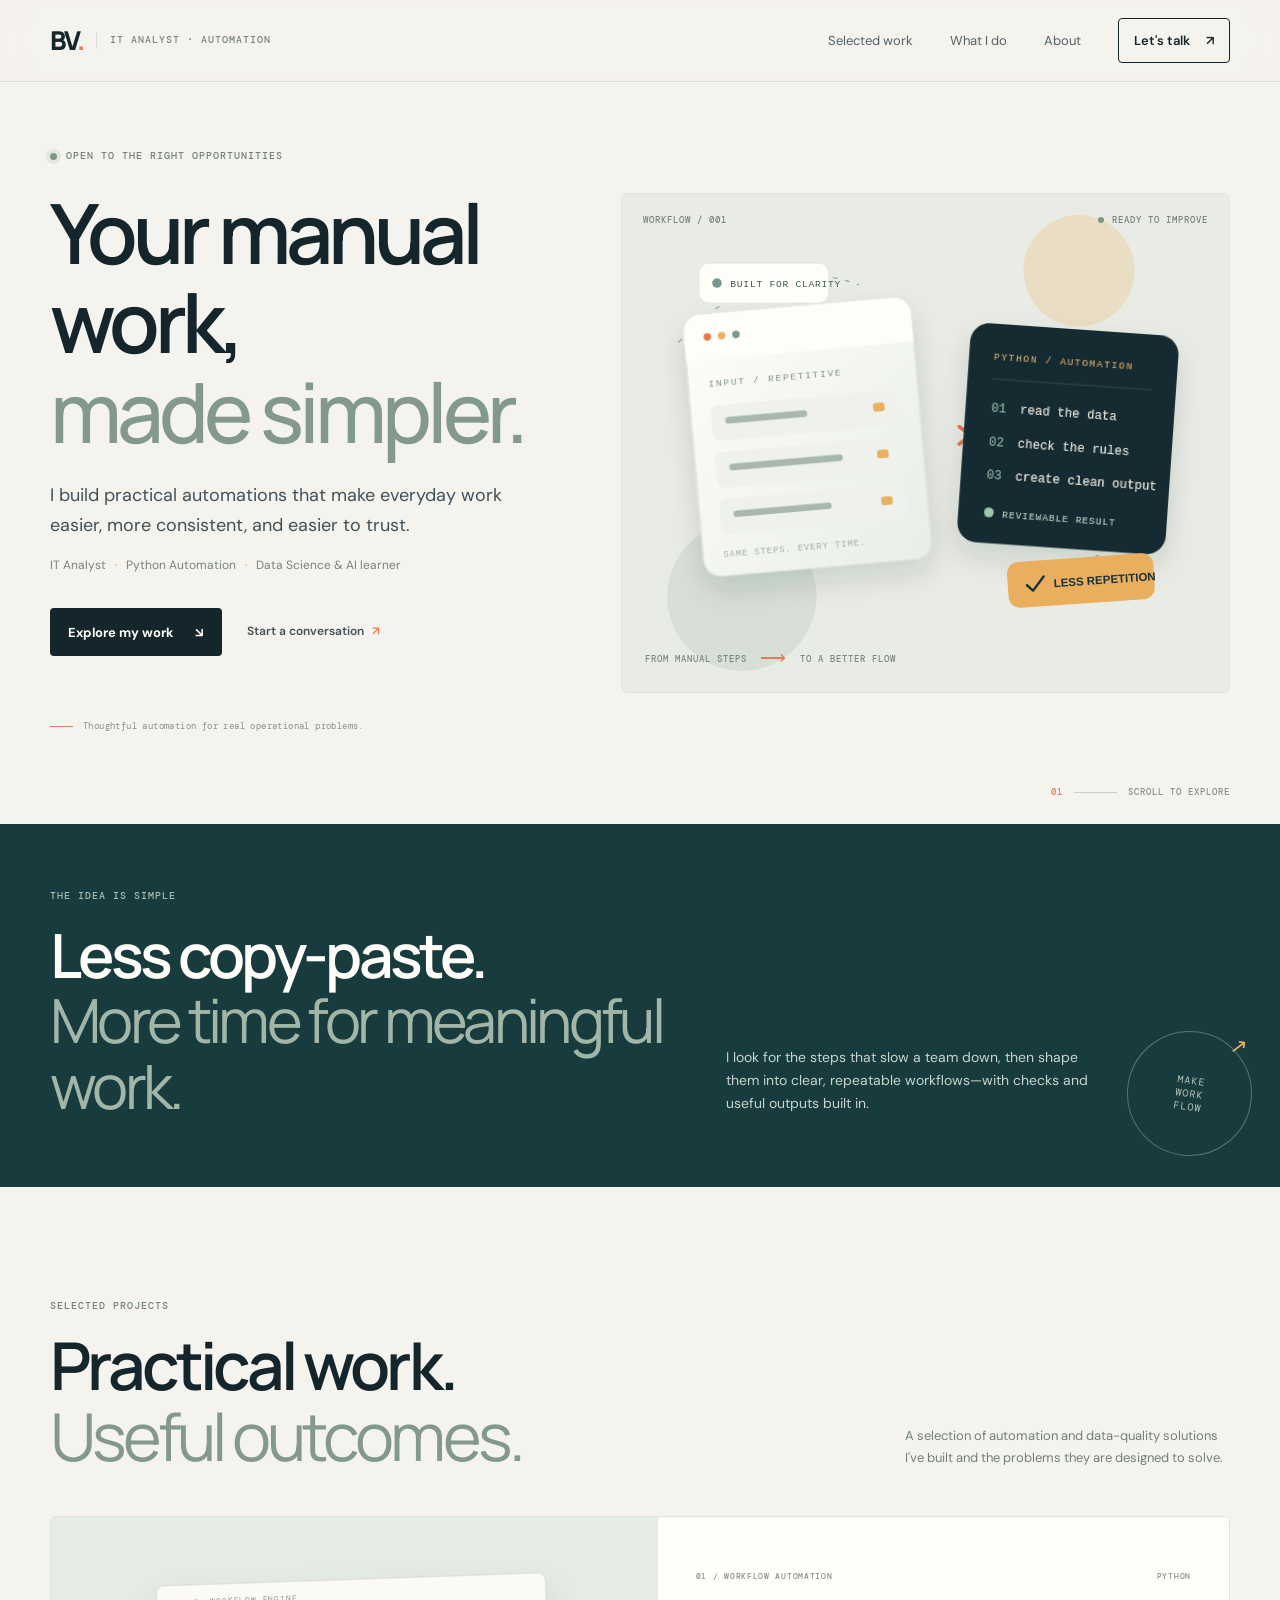
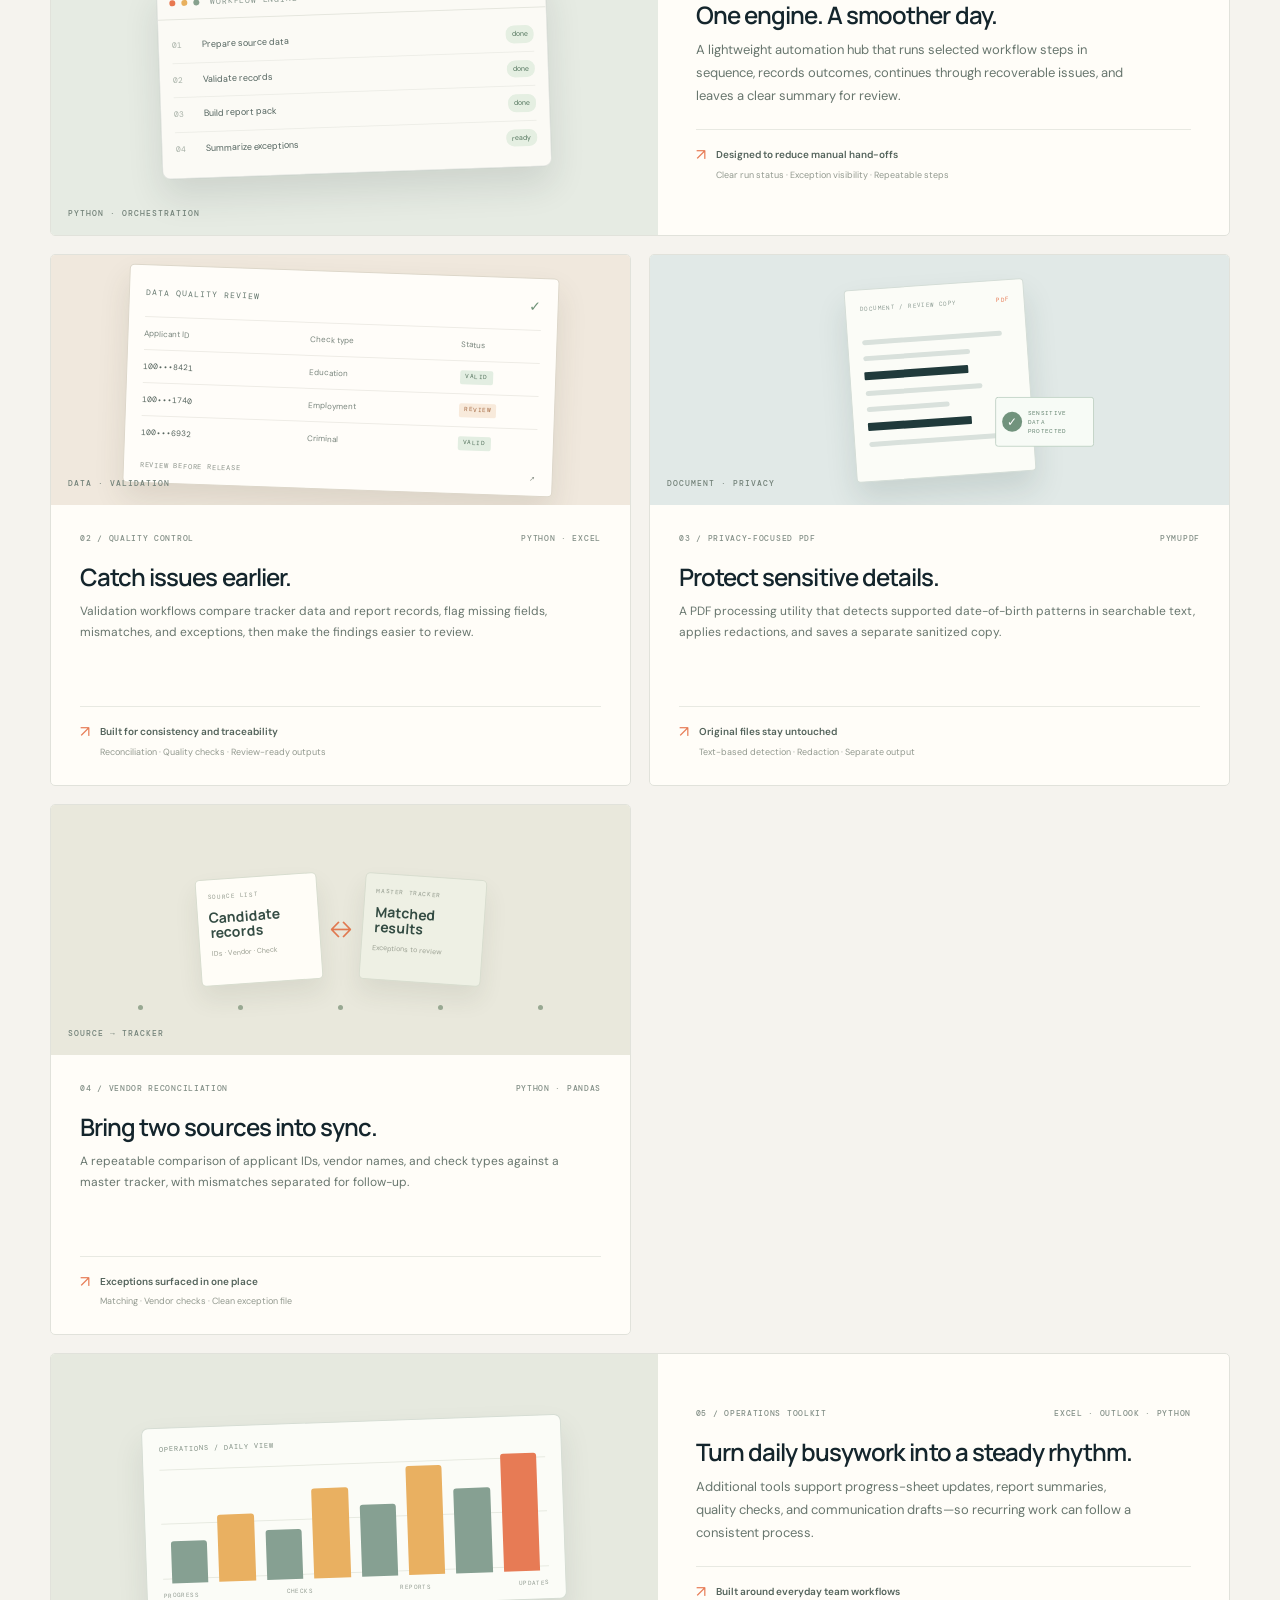
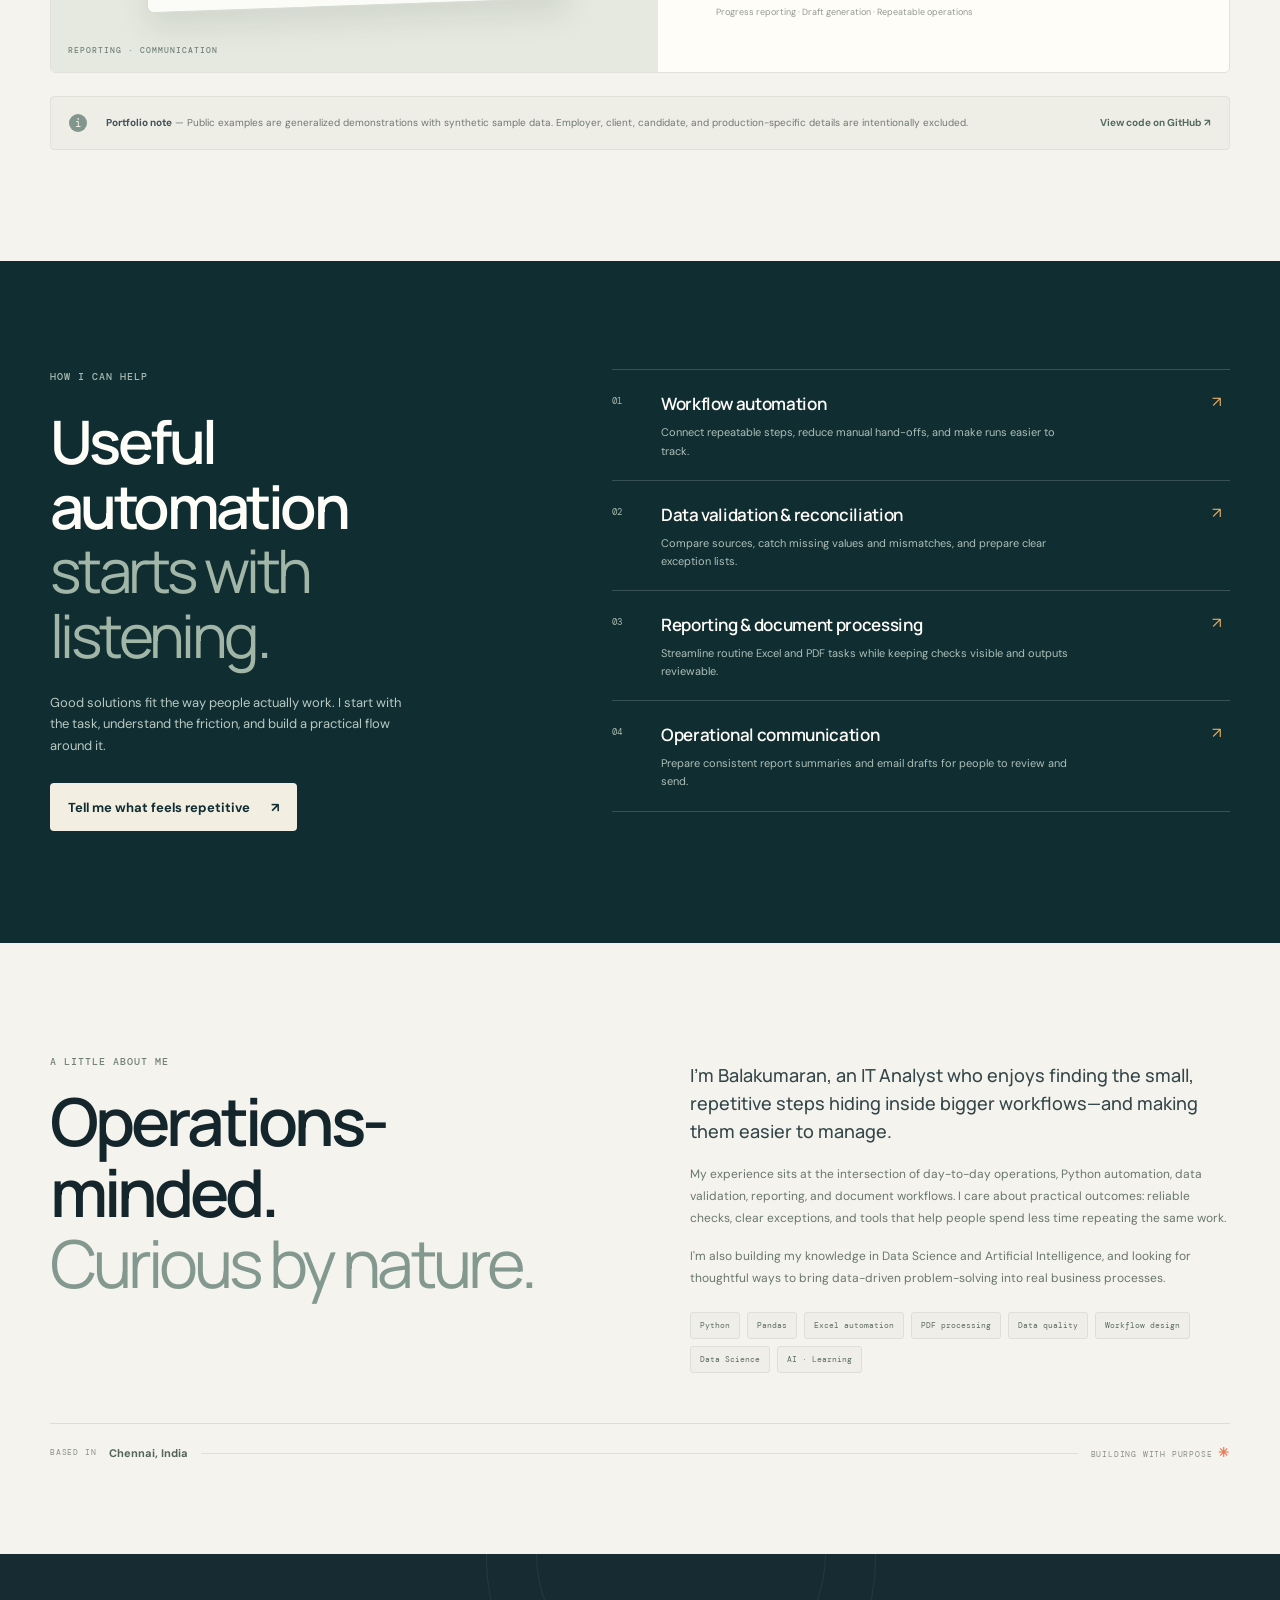
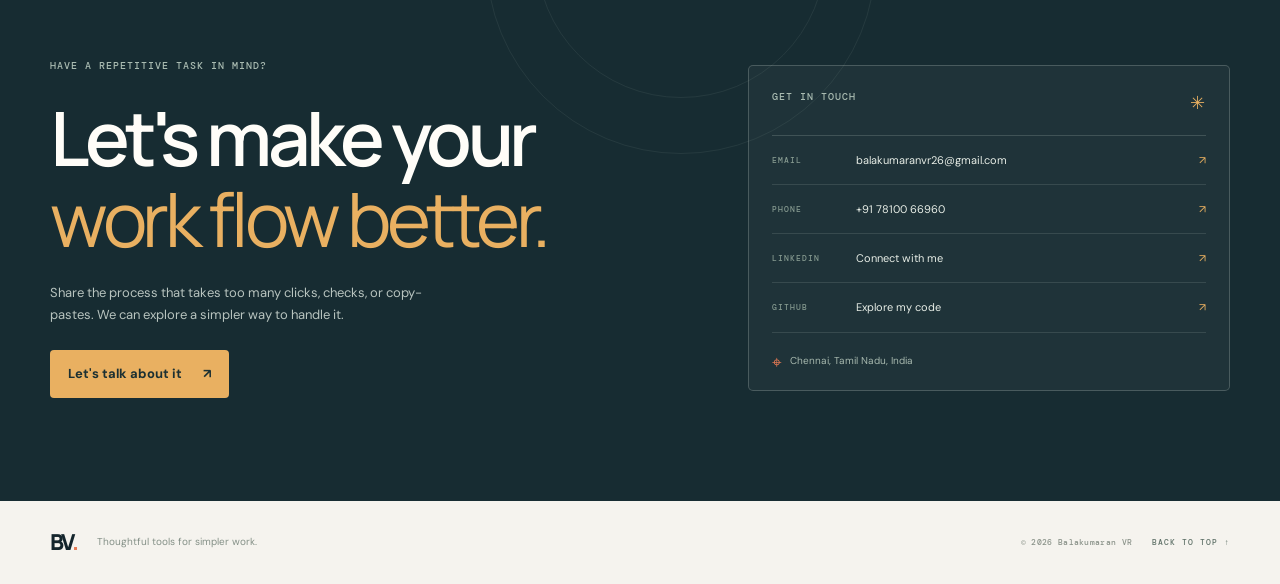
==== commit ce6c41ad: "Update index.html" ====
--- a/website/index.html
+++ b/website/index.html
@@ -142,13 +142,13 @@
     <section class="about-section section-wrap" id="about">
       <div class="about-title"><p class="eyebrow">A LITTLE ABOUT ME</p><h2>Operations-minded.<br><span>Curious by nature.</span></h2></div>
       <div class="about-copy"><p class="about-lead">I'm Balakumaran, an IT Analyst who enjoys finding the small, repetitive steps hiding inside bigger workflows—and making them easier to manage.</p><p>My experience sits at the intersection of day-to-day operations, Python automation, data validation, reporting, and document workflows. I care about practical outcomes: reliable checks, clear exceptions, and tools that help people spend less time repeating the same work.</p><p>I'm also building my knowledge in Data Science and Artificial Intelligence, and looking for thoughtful ways to bring data-driven problem-solving into real business processes.</p><div class="skill-chips"><span>Python</span><span>Pandas</span><span>Excel automation</span><span>PDF processing</span><span>Data quality</span><span>Workflow design</span><span>Data Science</span><span>AI · Learning</span></div></div>
-      <div class="about-signature"><span>BASED IN</span><strong>Arakkonam, India</strong><span class="signature-line"></span><span>BUILDING WITH PURPOSE <b>✳</b></span></div>
+      <div class="about-signature"><span>BASED IN</span><strong>Chennai, India</strong><span class="signature-line"></span><span>BUILDING WITH PURPOSE <b>✳</b></span></div>
     </section>
 
     <section class="contact-section" id="contact">
       <div class="section-wrap contact-inner">
         <div class="contact-copy"><p class="eyebrow light-eyebrow">HAVE A REPETITIVE TASK IN MIND?</p><h2>Let's make your<br><span>work flow better.</span></h2><p>Share the process that takes too many clicks, checks, or copy-pastes. We can explore a simpler way to handle it.</p><a class="button button-orange" href="mailto:balakumaranvr26@gmail.com?subject=Let's%20simplify%20a%20workflow">Let's talk about it <span>↗</span></a></div>
-        <div class="contact-card"><div class="contact-card-top"><span>GET IN TOUCH</span><span class="contact-star">✳</span></div><a href="mailto:balakumaranvr26@gmail.com"><span class="contact-label">EMAIL</span><span>balakumaranvr26@gmail.com <b>↗</b></span></a><a href="tel:+917810066960"><span class="contact-label">PHONE</span><span>+91 78100 66960 <b>↗</b></span></a><a href="https://www.linkedin.com/in/balakumaran-vr-367a93279" target="_blank" rel="noreferrer"><span class="contact-label">LINKEDIN</span><span>Connect with me <b>↗</b></span></a><a href="https://github.com/Balakumaran-VR-2606" target="_blank" rel="noreferrer"><span class="contact-label">GITHUB</span><span>Explore my code <b>↗</b></span></a><div class="contact-location"><span class="location-pin">⌖</span> Arakkonam, Tamil Nadu, India</div></div>
+        <div class="contact-card"><div class="contact-card-top"><span>GET IN TOUCH</span><span class="contact-star">✳</span></div><a href="mailto:balakumaranvr26@gmail.com"><span class="contact-label">EMAIL</span><span>balakumaranvr26@gmail.com <b>↗</b></span></a><a href="tel:+917810066960"><span class="contact-label">PHONE</span><span>+91 78100 66960 <b>↗</b></span></a><a href="https://www.linkedin.com/in/balakumaran-vr-367a93279" target="_blank" rel="noreferrer"><span class="contact-label">LINKEDIN</span><span>Connect with me <b>↗</b></span></a><a href="https://github.com/Balakumaran-VR-2606" target="_blank" rel="noreferrer"><span class="contact-label">GITHUB</span><span>Explore my code <b>↗</b></span></a><div class="contact-location"><span class="location-pin">⌖</span> Chennai, Tamil Nadu, India</div></div>
       </div>
       <div class="contact-orbit orbit-one"></div><div class="contact-orbit orbit-two"></div>
     </section>
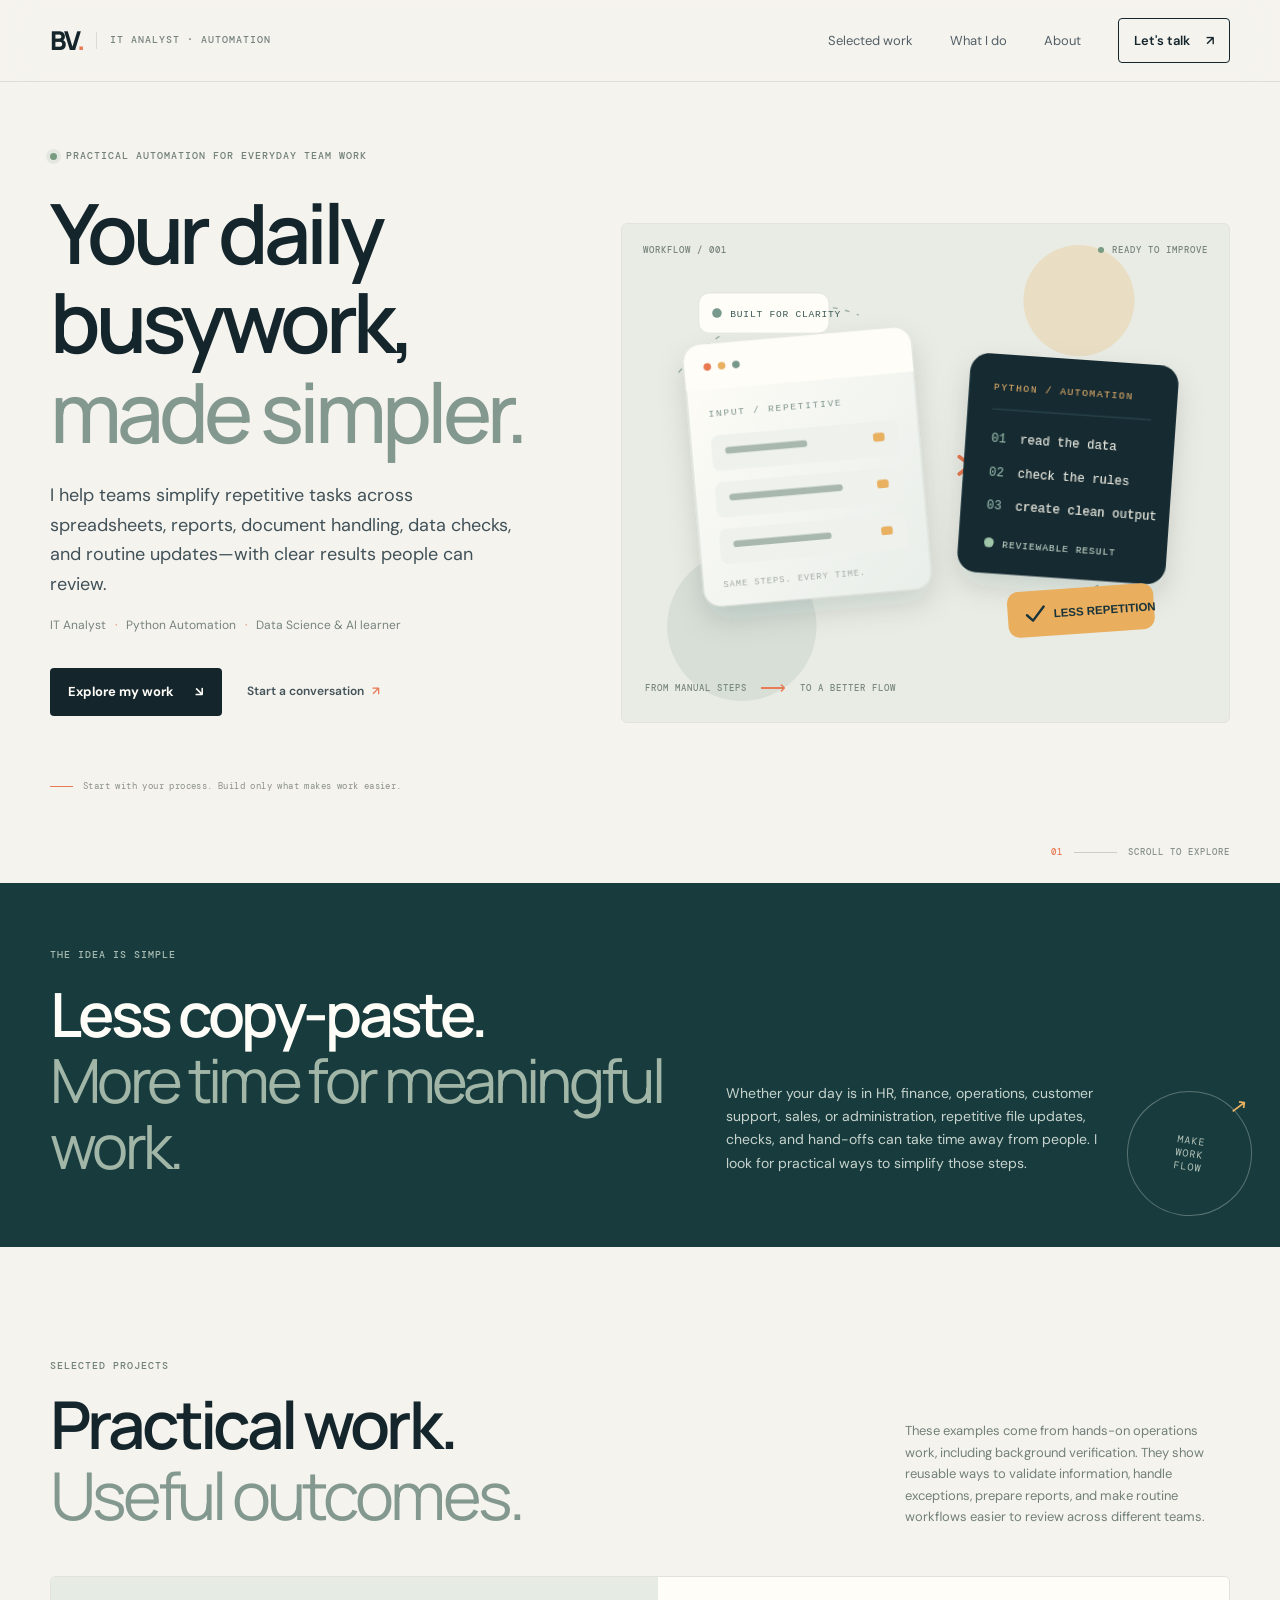
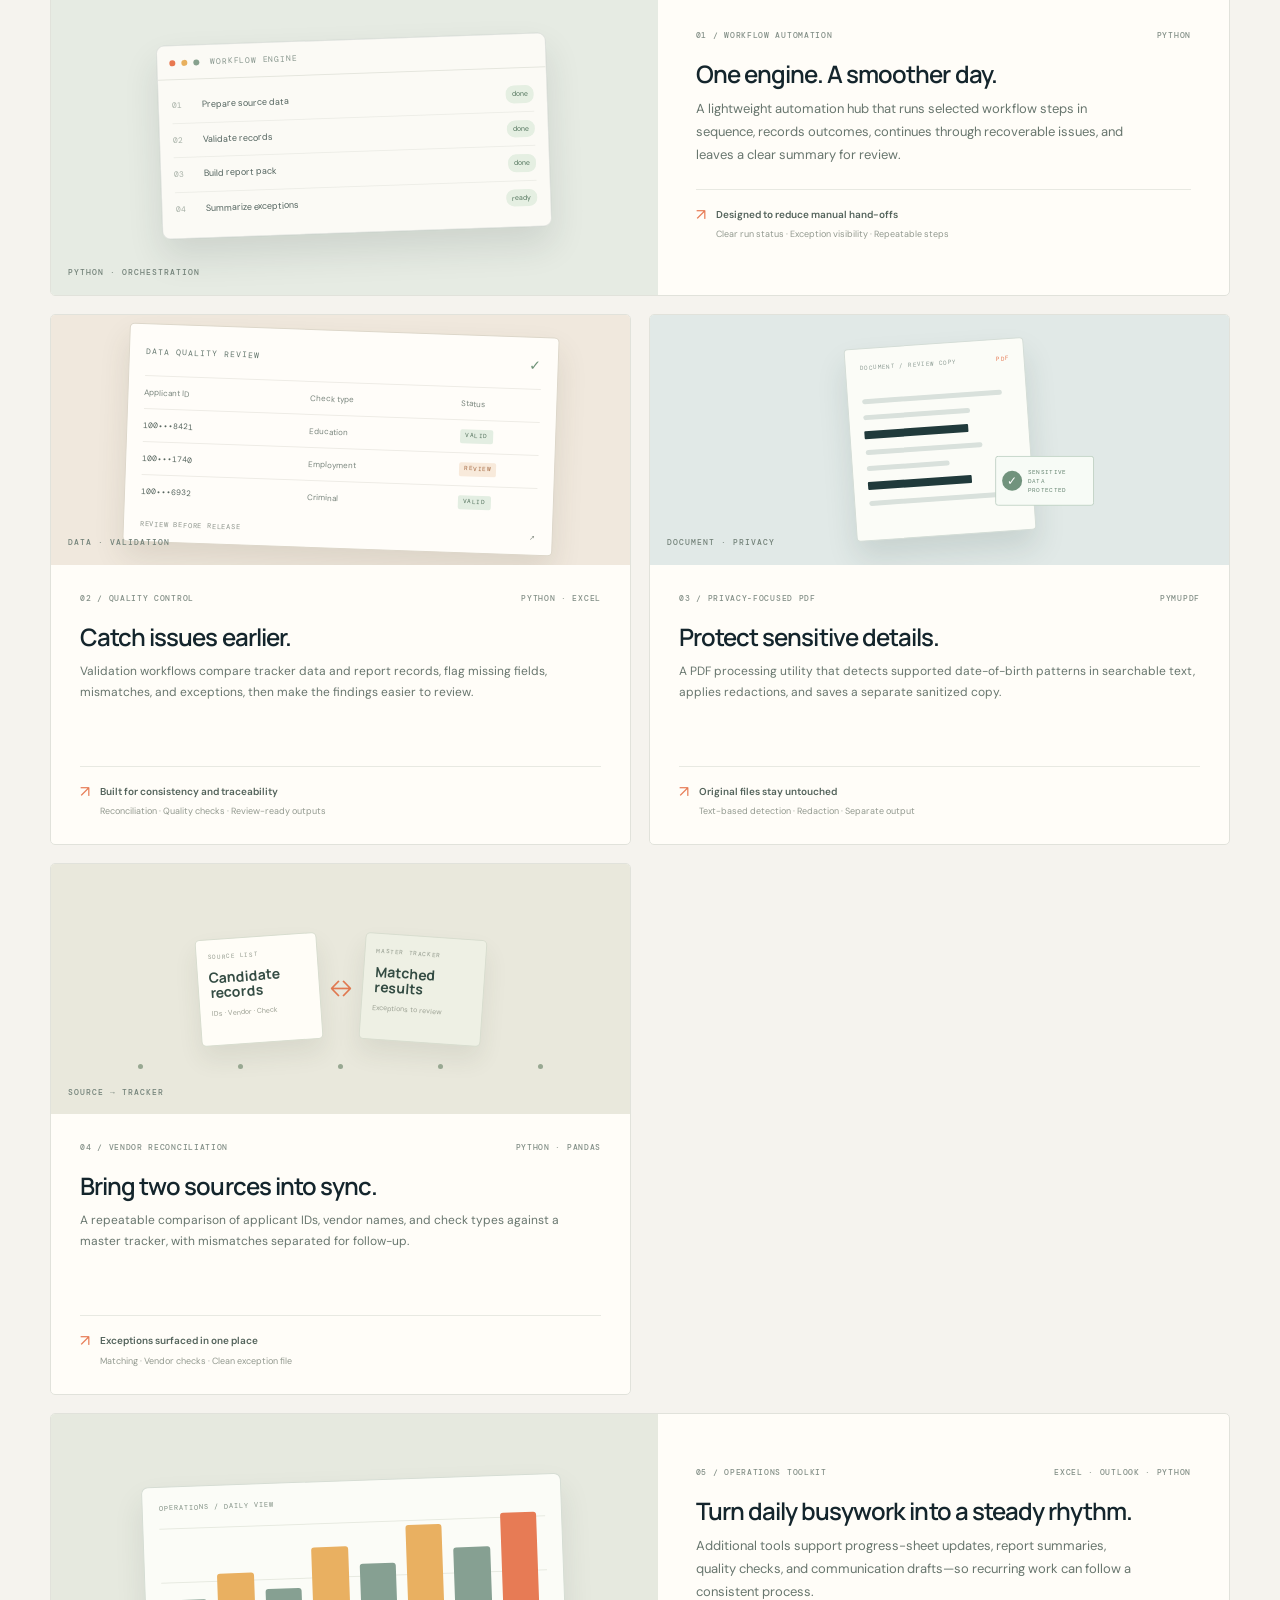
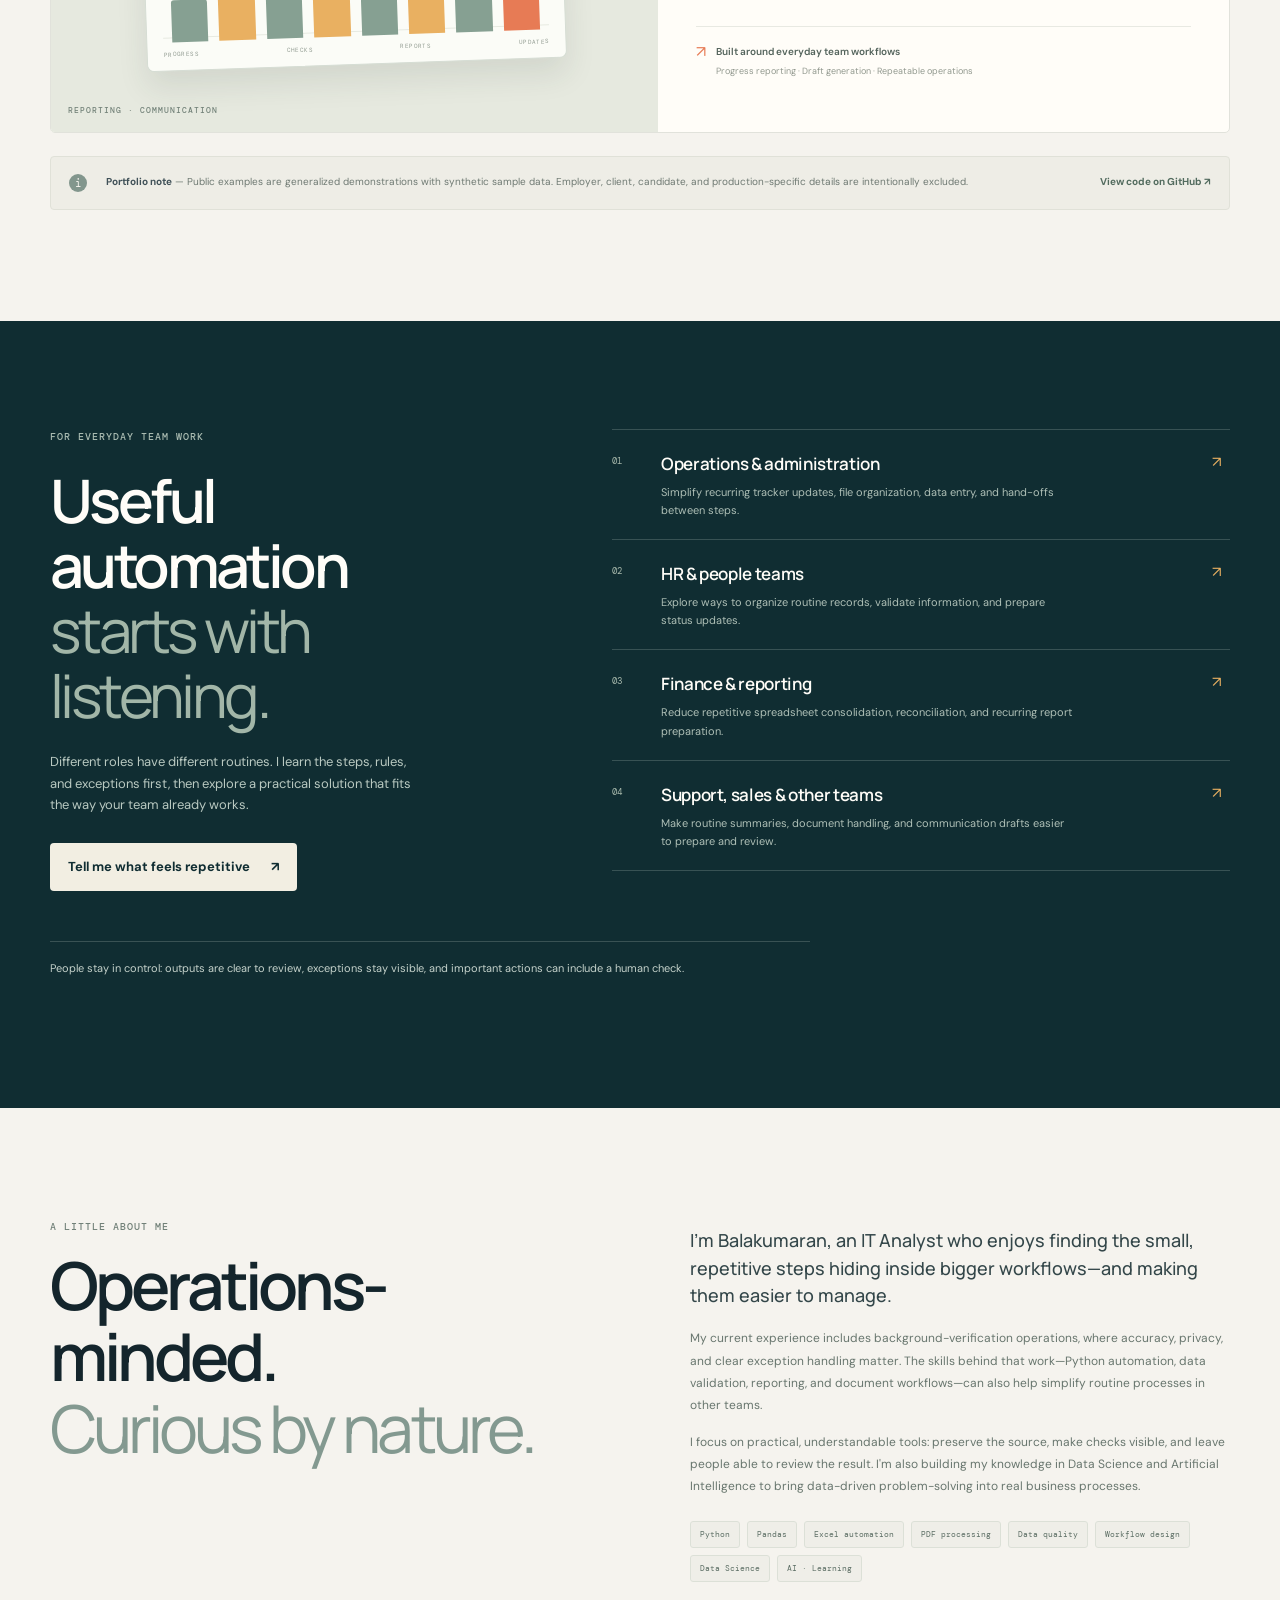
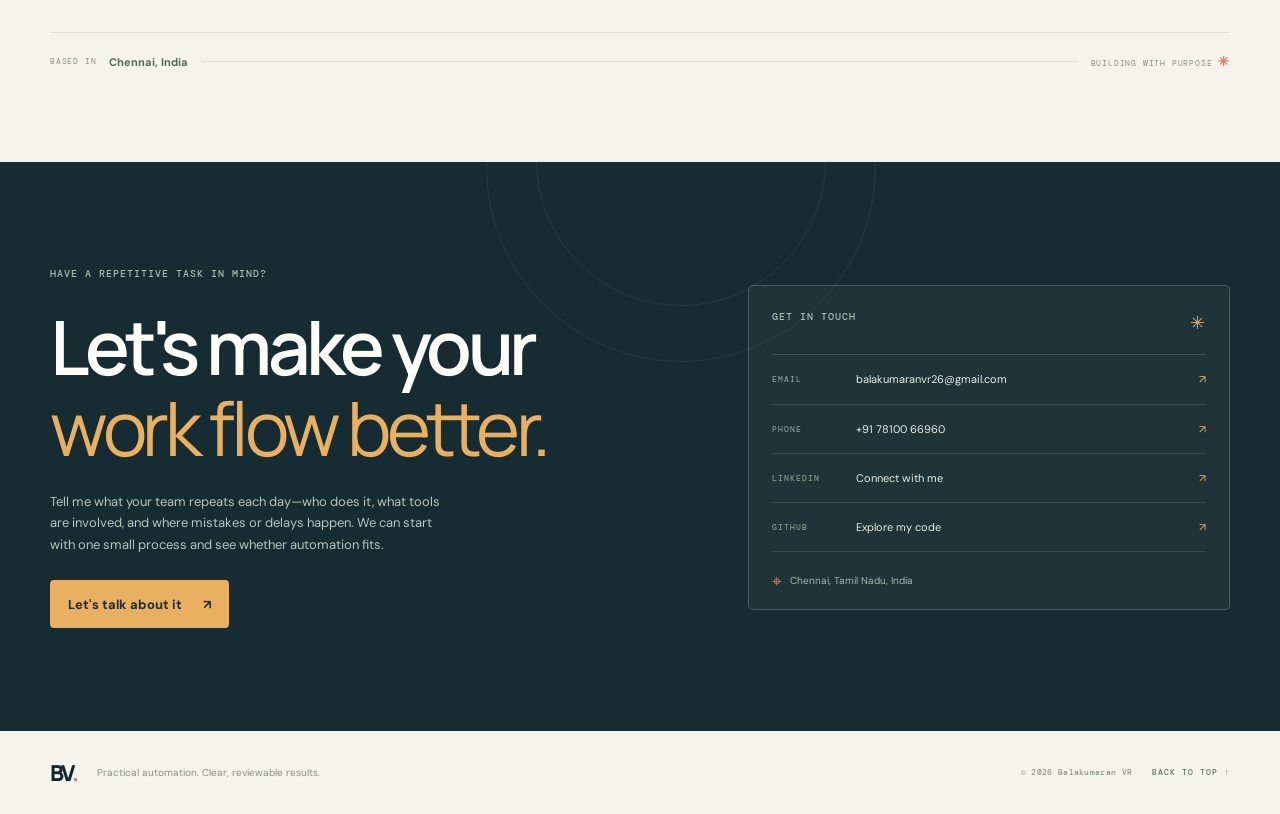
==== commit 5857fc11: "1" ====
--- a/website/index.html
+++ b/website/index.html
@@ -4,9 +4,9 @@
   <meta charset="utf-8">
   <meta name="viewport" content="width=device-width, initial-scale=1">
   <meta name="theme-color" content="#f5f3ee">
-  <meta name="description" content="Balakumaran VR is an IT Analyst building practical Python automation, data validation and reporting workflows. Let's make repetitive work simpler.">
+  <meta name="description" content="Balakumaran VR helps teams simplify repetitive daily work with practical Python automation, data validation, reporting, and document workflows.">
   <meta property="og:title" content="Balakumaran VR — Practical Automation, Made Simple">
-  <meta property="og:description" content="IT Analyst | Python Automation | Data Science & AI learner">
+  <meta property="og:description" content="Practical automation for repetitive work across teams—from spreadsheets and reports to document handling and routine updates.">
   <meta property="og:type" content="website">
   <title>Balakumaran VR | Automation that makes work simpler</title>
   <link rel="preconnect" href="https://fonts.googleapis.com">
@@ -30,15 +30,15 @@
   <main id="main">
     <section class="hero section-wrap" id="top">
       <div class="hero-copy">
-        <div class="eyebrow"><span class="status-dot"></span> OPEN TO THE RIGHT OPPORTUNITIES</div>
-        <h1>Your manual work,<br><span class="headline-accent">made simpler.</span></h1>
-        <p class="hero-subtitle">I build practical automations that make everyday work easier, more consistent, and easier to trust.</p>
+        <div class="eyebrow"><span class="status-dot"></span> PRACTICAL AUTOMATION FOR EVERYDAY TEAM WORK</div>
+        <h1>Your daily busywork,<br><span class="headline-accent">made simpler.</span></h1>
+        <p class="hero-subtitle">I help teams simplify repetitive tasks across spreadsheets, reports, document handling, data checks, and routine updates—with clear results people can review.</p>
         <p class="hero-role">IT Analyst <span>·</span> Python Automation <span>·</span> Data Science &amp; AI learner</p>
         <div class="hero-actions">
           <a class="button button-dark" href="#work">Explore my work <span aria-hidden="true">↘</span></a>
           <a class="text-link" href="mailto:balakumaranvr26@gmail.com">Start a conversation <span aria-hidden="true">↗</span></a>
         </div>
-        <div class="hero-footnote"><span class="tiny-line"></span> Thoughtful automation for real operational problems.</div>
+        <div class="hero-footnote"><span class="tiny-line"></span> Start with your process. Build only what makes work easier.</div>
       </div>
 
       <div class="hero-art" role="img" aria-label="Illustration of information moving through a Python automation workflow into a clear, checked result">
@@ -88,7 +88,7 @@
       <div class="section-wrap intro-inner">
         <p class="eyebrow light-eyebrow">THE IDEA IS SIMPLE</p>
         <h2>Less copy-paste.<br><span>More time for meaningful work.</span></h2>
-        <p>I look for the steps that slow a team down, then shape them into clear, repeatable workflows—with checks and useful outputs built in.</p>
+        <p>Whether your day is in HR, finance, operations, customer support, sales, or administration, repetitive file updates, checks, and hand-offs can take time away from people. I look for practical ways to simplify those steps.</p>
         <div class="band-stamp" aria-hidden="true">MAKE<br>WORK<br>FLOW<span>↗</span></div>
       </div>
     </section>
@@ -96,7 +96,7 @@
     <section class="work-section section-wrap" id="work">
       <div class="section-heading">
         <div><p class="eyebrow">SELECTED PROJECTS</p><h2>Practical work.<br><span>Useful outcomes.</span></h2></div>
-        <p class="section-side-copy">A selection of automation and data-quality solutions I've built and the problems they are designed to solve.</p>
+        <p class="section-side-copy">These examples come from hands-on operations work, including background verification. They show reusable ways to validate information, handle exceptions, prepare reports, and make routine workflows easier to review across different teams.</p>
       </div>
       <div class="project-grid">
         <article class="project-card project-featured">
@@ -129,32 +129,33 @@
 
     <section class="approach-section" id="approach">
       <div class="section-wrap approach-inner">
-        <div class="approach-heading"><p class="eyebrow light-eyebrow">HOW I CAN HELP</p><h2>Useful automation<br><span>starts with listening.</span></h2><p>Good solutions fit the way people actually work. I start with the task, understand the friction, and build a practical flow around it.</p><a class="button button-light" href="#contact">Tell me what feels repetitive <span>↗</span></a></div>
+        <div class="approach-heading"><p class="eyebrow light-eyebrow">FOR EVERYDAY TEAM WORK</p><h2>Useful automation<br><span>starts with listening.</span></h2><p>Different roles have different routines. I learn the steps, rules, and exceptions first, then explore a practical solution that fits the way your team already works.</p><a class="button button-light" href="#contact">Tell me what feels repetitive <span>↗</span></a></div>
         <div class="capability-list">
-          <article><span class="cap-number">01</span><div><h3>Workflow automation</h3><p>Connect repeatable steps, reduce manual hand-offs, and make runs easier to track.</p></div><span class="cap-symbol">↗</span></article>
-          <article><span class="cap-number">02</span><div><h3>Data validation &amp; reconciliation</h3><p>Compare sources, catch missing values and mismatches, and prepare clear exception lists.</p></div><span class="cap-symbol">↗</span></article>
-          <article><span class="cap-number">03</span><div><h3>Reporting &amp; document processing</h3><p>Streamline routine Excel and PDF tasks while keeping checks visible and outputs reviewable.</p></div><span class="cap-symbol">↗</span></article>
-          <article><span class="cap-number">04</span><div><h3>Operational communication</h3><p>Prepare consistent report summaries and email drafts for people to review and send.</p></div><span class="cap-symbol">↗</span></article>
+          <article><span class="cap-number">01</span><div><h3>Operations &amp; administration</h3><p>Simplify recurring tracker updates, file organization, data entry, and hand-offs between steps.</p></div><span class="cap-symbol">↗</span></article>
+          <article><span class="cap-number">02</span><div><h3>HR &amp; people teams</h3><p>Explore ways to organize routine records, validate information, and prepare status updates.</p></div><span class="cap-symbol">↗</span></article>
+          <article><span class="cap-number">03</span><div><h3>Finance &amp; reporting</h3><p>Reduce repetitive spreadsheet consolidation, reconciliation, and recurring report preparation.</p></div><span class="cap-symbol">↗</span></article>
+          <article><span class="cap-number">04</span><div><h3>Support, sales &amp; other teams</h3><p>Make routine summaries, document handling, and communication drafts easier to prepare and review.</p></div><span class="cap-symbol">↗</span></article>
         </div>
+        <p class="approach-trust">People stay in control: outputs are clear to review, exceptions stay visible, and important actions can include a human check.</p>
       </div>
     </section>
 
     <section class="about-section section-wrap" id="about">
       <div class="about-title"><p class="eyebrow">A LITTLE ABOUT ME</p><h2>Operations-minded.<br><span>Curious by nature.</span></h2></div>
-      <div class="about-copy"><p class="about-lead">I'm Balakumaran, an IT Analyst who enjoys finding the small, repetitive steps hiding inside bigger workflows—and making them easier to manage.</p><p>My experience sits at the intersection of day-to-day operations, Python automation, data validation, reporting, and document workflows. I care about practical outcomes: reliable checks, clear exceptions, and tools that help people spend less time repeating the same work.</p><p>I'm also building my knowledge in Data Science and Artificial Intelligence, and looking for thoughtful ways to bring data-driven problem-solving into real business processes.</p><div class="skill-chips"><span>Python</span><span>Pandas</span><span>Excel automation</span><span>PDF processing</span><span>Data quality</span><span>Workflow design</span><span>Data Science</span><span>AI · Learning</span></div></div>
+      <div class="about-copy"><p class="about-lead">I'm Balakumaran, an IT Analyst who enjoys finding the small, repetitive steps hiding inside bigger workflows—and making them easier to manage.</p><p>My current experience includes background-verification operations, where accuracy, privacy, and clear exception handling matter. The skills behind that work—Python automation, data validation, reporting, and document workflows—can also help simplify routine processes in other teams.</p><p>I focus on practical, understandable tools: preserve the source, make checks visible, and leave people able to review the result. I'm also building my knowledge in Data Science and Artificial Intelligence to bring data-driven problem-solving into real business processes.</p><div class="skill-chips"><span>Python</span><span>Pandas</span><span>Excel automation</span><span>PDF processing</span><span>Data quality</span><span>Workflow design</span><span>Data Science</span><span>AI · Learning</span></div></div>
       <div class="about-signature"><span>BASED IN</span><strong>Chennai, India</strong><span class="signature-line"></span><span>BUILDING WITH PURPOSE <b>✳</b></span></div>
     </section>
 
     <section class="contact-section" id="contact">
       <div class="section-wrap contact-inner">
-        <div class="contact-copy"><p class="eyebrow light-eyebrow">HAVE A REPETITIVE TASK IN MIND?</p><h2>Let's make your<br><span>work flow better.</span></h2><p>Share the process that takes too many clicks, checks, or copy-pastes. We can explore a simpler way to handle it.</p><a class="button button-orange" href="mailto:balakumaranvr26@gmail.com?subject=Let's%20simplify%20a%20workflow">Let's talk about it <span>↗</span></a></div>
+        <div class="contact-copy"><p class="eyebrow light-eyebrow">HAVE A REPETITIVE TASK IN MIND?</p><h2>Let's make your<br><span>work flow better.</span></h2><p>Tell me what your team repeats each day—who does it, what tools are involved, and where mistakes or delays happen. We can start with one small process and see whether automation fits.</p><a class="button button-orange" href="mailto:balakumaranvr26@gmail.com?subject=Let's%20simplify%20a%20workflow">Let's talk about it <span>↗</span></a></div>
         <div class="contact-card"><div class="contact-card-top"><span>GET IN TOUCH</span><span class="contact-star">✳</span></div><a href="mailto:balakumaranvr26@gmail.com"><span class="contact-label">EMAIL</span><span>balakumaranvr26@gmail.com <b>↗</b></span></a><a href="tel:+917810066960"><span class="contact-label">PHONE</span><span>+91 78100 66960 <b>↗</b></span></a><a href="https://www.linkedin.com/in/balakumaran-vr-367a93279" target="_blank" rel="noreferrer"><span class="contact-label">LINKEDIN</span><span>Connect with me <b>↗</b></span></a><a href="https://github.com/Balakumaran-VR-2606" target="_blank" rel="noreferrer"><span class="contact-label">GITHUB</span><span>Explore my code <b>↗</b></span></a><div class="contact-location"><span class="location-pin">⌖</span> Chennai, Tamil Nadu, India</div></div>
       </div>
       <div class="contact-orbit orbit-one"></div><div class="contact-orbit orbit-two"></div>
     </section>
   </main>
 
-  <footer class="site-footer section-wrap"><a class="brand footer-brand" href="#top"><span class="brand-mark">BV<span>.</span></span></a><p>Thoughtful tools for simpler work.</p><span>© <span id="year">2026</span> Balakumaran VR</span><a class="back-top" href="#top">BACK TO TOP ↑</a></footer>
+  <footer class="site-footer section-wrap"><a class="brand footer-brand" href="#top"><span class="brand-mark">BV<span>.</span></span></a><p>Practical automation. Clear, reviewable results.</p><span>© <span id="year">2026</span> Balakumaran VR</span><a class="back-top" href="#top">BACK TO TOP ↑</a></footer>
   <script src="script.js"></script>
 </body>
 </html>
--- a/website/styles.css
+++ b/website/styles.css
@@ -174,6 +174,7 @@
 .capability-list h3 { margin: 0 0 5px; font-family: var(--display); font-size: 17px; font-weight: 600; letter-spacing: -.02em; }
 .capability-list p { max-width: 415px; margin: 0; color: #aebfb6; font-size: 11px; }
 .cap-symbol { color: var(--gold); font-size: 15px; }
+.approach-trust { grid-column: 1 / -1; max-width: 760px; margin: -55px 0 0; padding-top: 17px; border-top: 1px solid rgba(217, 231, 221, .2); color: #c5d2cb; font-size: 11px; line-height: 1.8; }
 
 .about-section { display: grid; grid-template-columns: 1fr 1fr; gap: 35px 100px; padding-top: 111px; padding-bottom: 90px; }
 .about-title { align-self: start; }
@@ -279,6 +280,7 @@
   .portfolio-note p { font-size: 9px; }
   .portfolio-note a { grid-column: 2; }
   .approach-inner { grid-template-columns: 1fr; gap: 42px; padding-top: 75px; padding-bottom: 78px; }
+  .approach-trust { grid-column: 1; margin: -23px 0 0; }
   .approach-heading h2 { font-size: clamp(42px, 11vw, 57px); }
   .approach-heading > p:not(.eyebrow) { font-size: 12px; }
   .capability-list article { grid-template-columns: 28px 1fr 15px; gap: 10px; padding: 17px 0; }
